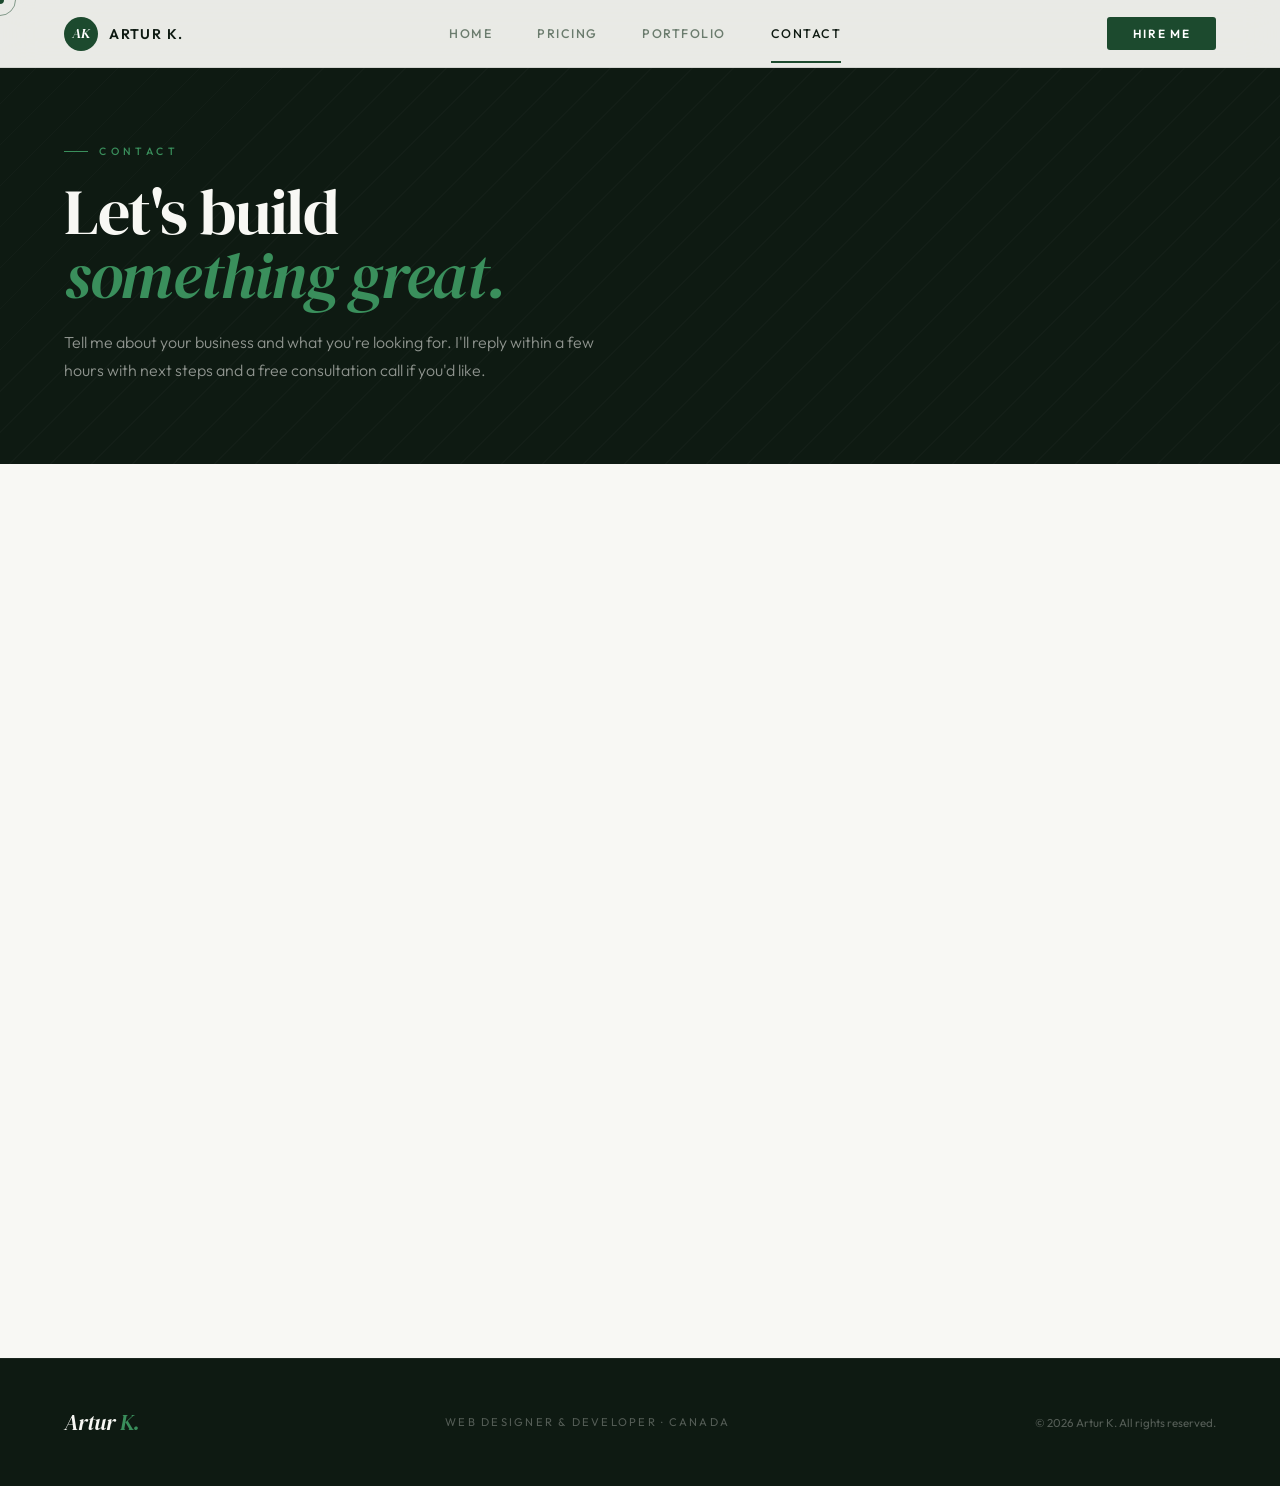
==== contact.html @ ac9e00ae "Change email display and form submission details Updated email display method and modified form subm" ====
<!DOCTYPE html>
<html lang="en">
<head>
<meta charset="UTF-8">
<meta name="viewport" content="width=device-width, initial-scale=1.0">
<title>Contact — Artur Kadykov | Web Designer & Developer Toronto</title>
<meta name="description" content="Contact Artur Kadykov (Artur K) to start your custom website project. Free consultation, fast response. Based in Toronto, serving small businesses across Canada.">
<meta name="keywords" content="contact Artur K, contact Artur Kadykov, hire web designer Toronto, hire web developer Canada, get a website quote Toronto, website quote Canada, free web design consultation Toronto">
<meta name="robots" content="index, follow">
<link href="https://fonts.googleapis.com/css2?family=DM+Serif+Display:ital@0;1&family=Outfit:wght@300;400;500;600;700&display=swap" rel="stylesheet">
<link rel="stylesheet" href="styles.css">
<link rel="icon" type="image/jpeg" href="artur.jpg">
</head>
<body>

<div class="cursor-dot"></div>
<div class="cursor-ring"></div>

<nav>
  <a href="index.html" class="nav-logo">
    <div class="nav-logo-mark">AK</div>
    <span class="nav-logo-name">Artur K.</span>
  </a>
  <ul class="nav-links">
    <li><a href="index.html">Home</a></li>
    <li><a href="pricing.html">Pricing</a></li>
    <li><a href="portfolio.html">Portfolio</a></li>
    <li><a href="contact.html" class="active">Contact</a></li>
  </ul>
  <a href="contact.html" class="nav-hire">Hire Me</a>
</nav>

<div class="page-hero">
  <div class="page-hero-inner">
    <span class="label">Contact</span>
    <h1>Let's build<br><em>something great.</em></h1>
    <p>Tell me about your business and what you're looking for. I'll reply within a few hours with next steps and a free consultation call if you'd like.</p>
  </div>
</div>

<section class="contact-section">
  <div class="contact-left reveal">
    <span class="label">Reach Out</span>
    <h2>Ready to get<br><em>your site built?</em></h2>
    <p>Whether you already know what you want or you're just starting to think about it — I'm happy to help. No pressure, no sales pitch. Just a straight conversation about what makes sense for your business.</p>

    <div class="contact-details">
      <div class="contact-detail">
        <div class="detail-icon">✉</div>
        <div class="detail-body">
          <span class="detail-label">Email</span>
          <span class="detail-value" id="em-display"></span>
        </div>
      </div>
      <div class="contact-detail">
        <div class="detail-icon">✆</div>
        <div class="detail-body">
          <span class="detail-label">Phone</span>
          <span class="detail-value">+1 (416) 829-8653</span>
        </div>
      </div>
      <div class="contact-detail">
        <div class="detail-icon">◷</div>
        <div class="detail-body">
          <span class="detail-label">Response time</span>
          <span class="detail-value">Usually within a few hours</span>
        </div>
      </div>
      <div class="contact-detail">
        <div class="detail-icon">☎</div>
        <div class="detail-body">
          <span class="detail-label">Free consultation</span>
          <span class="detail-value">Call available on request</span>
        </div>
      </div>
    </div>
  </div>

  <div class="contact-form-wrap reveal">
    <div id="form-area">
      <h3 class="form-title">Send me a message</h3>
      <p class="form-sub">Fill out the form and I'll get back to you shortly.</p>

      <!--
        FORMSPREE SETUP INSTRUCTIONS:
        1. Go to https://formspree.io and create a free account
        2. Create a new form — it will give you a unique endpoint like:
           https://formspree.io/f/YOUR_FORM_ID
        3. Replace YOUR_FORM_ID in the action attribute below with your actual ID
        4. Formspree will email submissions directly to you
      -->
      <form
        id="contact-form"
        action="https://formspree.io/f/YOUR_FORM_ID"
        method="POST"
      >
        <div class="form-grid">
          <div class="form-group">
            <label for="fname">First Name *</label>
            <input type="text" id="fname" name="first_name" placeholder="Jane" required>
          </div>
          <div class="form-group">
            <label for="lname">Last Name</label>
            <input type="text" id="lname" name="last_name" placeholder="Smith">
          </div>
          <div class="form-group full">
            <label for="email">Email Address *</label>
            <input type="email" id="email" name="email" placeholder="jane@yourbusiness.com" required>
          </div>
          <div class="form-group full">
            <label for="business">Business Name</label>
            <input type="text" id="business" name="business_name" placeholder="Smith Plumbing Co.">
          </div>
          <div class="form-group full">
            <label for="package">Package of Interest</label>
            <select id="package" name="package">
              <option value="" disabled selected>Select a package…</option>
              <option value="basic">Basic Website — $199 CAD</option>
              <option value="standard">Standard Website — $499 CAD</option>
              <option value="business">Business Website — $999 CAD</option>
              <option value="unsure">Not sure yet</option>
            </select>
          </div>
          <div class="form-group full">
            <label for="message">Tell me about your project *</label>
            <textarea id="message" name="message" placeholder="What kind of business do you run? What do you need the site to do? Any details help…" required></textarea>
          </div>
          <!-- Honeypot anti-spam -->
          <input type="text" name="_gotcha" style="display:none">
          <input type="hidden" name="_subject" value="New website enquiry from arturkadykov.com">
        </div>
        <button type="submit" class="form-submit" id="submit-btn">Send Message →</button>
      </form>
    </div>

    <div class="form-success" id="form-success">
      <div class="check">✦</div>
      <h3>Message sent!</h3>
      <p>Thanks for reaching out. I'll be in touch within a few hours.</p>
    </div>
  </div>
</section>

<footer>
  <div class="footer-logo">Artur <span>K.</span></div>
  <div class="footer-mid">Web Designer &amp; Developer · Canada</div>
  <div class="footer-right">© 2026 Artur K. All rights reserved.</div>
</footer>

<script>
  // Rebuild email to dodge Cloudflare obfuscation
  document.getElementById('em-display').textContent = 'arturkadykovr' + '@' + 'gmail.com';

  // Cursor
  const dot = document.querySelector('.cursor-dot');
  const ring = document.querySelector('.cursor-ring');
  let mx = 0, my = 0, rx = 0, ry = 0;
  document.addEventListener('mousemove', e => { mx = e.clientX; my = e.clientY; dot.style.left = mx + 'px'; dot.style.top = my + 'px'; });
  (function animRing() { rx += (mx - rx) * 0.14; ry += (my - ry) * 0.14; ring.style.left = rx + 'px'; ring.style.top = ry + 'px'; requestAnimationFrame(animRing); })();
  document.querySelectorAll('a, button').forEach(el => {
    el.addEventListener('mouseenter', () => { dot.classList.add('hover'); ring.classList.add('hover'); });
    el.addEventListener('mouseleave', () => { dot.classList.remove('hover'); ring.classList.remove('hover'); });
  });

  // Scroll reveal
  const obs = new IntersectionObserver(entries => {
    entries.forEach(e => {
      if (e.isIntersecting) { e.target.classList.add('in-view'); obs.unobserve(e.target); }
    });
  }, { threshold: 0.1 });
  document.querySelectorAll('.reveal').forEach(el => obs.observe(el));

  // Form submission with Formspree AJAX
  const form = document.getElementById('contact-form');
  const btn = document.getElementById('submit-btn');
  const formArea = document.getElementById('form-area');
  const successMsg = document.getElementById('form-success');

  form.addEventListener('submit', async e => {
    e.preventDefault();
    btn.textContent = 'Sending…';
    btn.disabled = true;

    try {
      const res = await fetch(form.action, {
        method: 'POST',
        body: new FormData(form),
        headers: { 'Accept': 'application/json' }
      });

      if (res.ok) {
        formArea.style.display = 'none';
        successMsg.style.display = 'block';
      } else {
        btn.textContent = 'Somet
---- styles.css ----
@import url('https://fonts.googleapis.com/css2?family=DM+Serif+Display:ital@0;1&family=Outfit:wght@300;400;500;600;700&display=swap');

*, *::before, *::after { margin: 0; padding: 0; box-sizing: border-box; }

:root {
  --bg: #f8f8f4;
  --bg-alt: #f0f0ea;
  --bg-dark: #0e1a12;
  --bg-panel: #162119;
  --text: #0e1a12;
  --text-inv: #f8f8f4;
  --muted: #6b7c6e;
  --accent: #1c4a2e;
  --accent-mid: #2d6b47;
  --accent-bright: #3a8f5c;
  --accent-light: #e4ede7;
  --border: rgba(14,26,18,0.10);
  --border-green: rgba(28,74,46,0.25);
  --radius: 3px;
  --radius-lg: 8px;
}

html { scroll-behavior: smooth; }

body {
  background: var(--bg);
  color: var(--text);
  font-family: 'Outfit', system-ui, sans-serif;
  overflow-x: hidden;
  cursor: none;
}

/* ── CURSOR ──────────────────────────────── */
.cursor-dot {
  position: fixed; width: 8px; height: 8px;
  background: var(--accent); border-radius: 50%;
  pointer-events: none; z-index: 9999;
  transform: translate(-50%,-50%);
  transition: transform 0.08s, width 0.2s, height 0.2s, background 0.2s;
}
.cursor-ring {
  position: fixed; width: 32px; height: 32px;
  border: 1.5px solid var(--accent); border-radius: 50%;
  pointer-events: none; z-index: 9998;
  transform: translate(-50%,-50%);
  transition: transform 0.18s ease, width 0.22s, height 0.22s, opacity 0.2s;
  opacity: 0.5;
}
.cursor-dot.hover { width: 0; height: 0; }
.cursor-ring.hover { width: 48px; height: 48px; opacity: 0.8; background: rgba(28,74,46,0.06); }

/* ── NAV ─────────────────────────────────── */
nav {
  position: fixed; top: 0; left: 0; right: 0; z-index: 200;
  display: flex; justify-content: space-between; align-items: center;
  padding: 0 4rem;
  height: 68px;
  background: rgba(248,248,244,0.94);
  backdrop-filter: blur(20px) saturate(160%);
  border-bottom: 1px solid var(--border);
}
.nav-logo {
  display: flex; align-items: center; gap: 0.7rem;
  text-decoration: none; color: var(--text);
}
.nav-logo-mark {
  width: 34px; height: 34px; border-radius: 50%;
  background: var(--accent); display: flex; align-items: center; justify-content: center;
  font-family: 'DM Serif Display', serif; font-size: 0.85rem; color: #fff; font-style: italic;
}
.nav-logo-name {
  font-size: 0.88rem; font-weight: 600; letter-spacing: 0.10em; text-transform: uppercase;
}
.nav-links {
  display: flex; gap: 0; list-style: none;
}
.nav-links a {
  display: block; padding: 0 1.4rem;
  color: var(--muted); text-decoration: none;
  font-size: 0.78rem; font-weight: 500; letter-spacing: 0.12em; text-transform: uppercase;
  transition: color 0.2s;
  position: relative;
}
.nav-links a::after {
  content: ''; position: absolute; bottom: -22px; left: 50%; right: 50%;
  height: 2px; background: var(--accent);
  transition: left 0.22s ease, right 0.22s ease;
}
.nav-links a:hover { color: var(--text); }
.nav-links a:hover::after,
.nav-links a.active::after { left: 1.4rem; right: 1.4rem; }
.nav-links a.active { color: var(--text); }
.nav-hire {
  background: var(--accent); color: #fff;
  padding: 0.55rem 1.6rem; text-decoration: none;
  font-size: 0.74rem; font-weight: 600; letter-spacing: 0.14em; text-transform: uppercase;
  border-radius: var(--radius);
  transition: background 0.2s, transform 0.15s;
}
.nav-hire:hover { background: var(--accent-mid); transform: translateY(-1px); }

/* ── SHARED LABEL ────────────────────────── */
.label {
  font-size: 0.66rem; letter-spacing: 0.42em; text-transform: uppercase;
  color: var(--accent); display: flex; align-items: center; gap: 0.7rem;
  font-weight: 500;
}
.label::before {
  content: ''; display: inline-block; width: 24px; height: 1px; background: var(--accent);
}

/* ── HERO ────────────────────────────────── */
.hero {
  min-height: 100vh;
  display: grid; grid-template-columns: 1fr 1fr;
  position: relative; overflow: hidden;
}
.hero-left {
  background: var(--bg-dark);
  padding: 10rem 5rem 5rem;
  display: flex; flex-direction: column; justify-content: space-between;
  position: relative; overflow: hidden;
}
.hero-left::before {
  content: '';
  position: absolute; inset: 0;
  background-image: repeating-linear-gradient(
    -45deg,
    transparent,
    transparent 28px,
    rgba(255,255,255,0.018) 28px,
    rgba(255,255,255,0.018) 29px
  );
}
.hero-left-content { position: relative; z-index: 1; }
.hero-eyebrow {
  font-size: 0.66rem; letter-spacing: 0.42em; text-transform: uppercase;
  color: var(--accent-bright); display: flex; align-items: center; gap: 0.8rem;
  font-weight: 500; margin-bottom: 2.4rem;
  animation: fadeUp 0.7s ease 0.1s both;
}
.hero-eyebrow::before {
  content: ''; display: inline-block; width: 24px; height: 1px; background: var(--accent-bright);
}
.dot-pulse {
  width: 6px; height: 6px; border-radius: 50%; background: var(--accent-bright);
  animation: pulse 2s ease-out infinite;
}
@keyframes pulse {
  0% { box-shadow: 0 0 0 0 rgba(58,143,92,0.7); }
  100% { box-shadow: 0 0 0 12px rgba(58,143,92,0); }
}
.hero-title {
  font-family: 'DM Serif Display', serif;
  font-size: clamp(3.2rem, 5.5vw, 5.8rem);
  line-height: 1.0; color: var(--text-inv);
  font-weight: 400; letter-spacing: -0.01em;
}
.hero-title em { font-style: italic; color: var(--accent-bright); }
.hero-title .line { display: block; overflow: hidden; }
.hero-title .line span { display: block; animation: slideUp 0.75s cubic-bezier(0.16,1,0.3,1) both; }
.hero-title .line:nth-child(1) span { animation-delay: 0.2s; }
.hero-title .line:nth-child(2) span { animation-delay: 0.35s; }
.hero-title .line:nth-child(3) span { animation-delay: 0.5s; }
@keyframes slideUp {
  from { transform: translateY(105%); }
  to { transform: translateY(0); }
}
.hero-left-footer {
  position: relative; z-index: 1;
  animation: fadeUp 0.8s ease 0.9s both;
}
.hero-scroll {
  font-size: 0.66rem; letter-spacing: 0.3em; text-transform: uppercase;
  color: rgba(248,248,244,0.35);
  display: flex; align-items: center; gap: 0.8rem;
}
.hero-scroll::after {
  content: ''; flex: 1; height: 1px; background: rgba(248,248,244,0.15); max-width: 60px;
}

.hero-right {
  background: var(--bg);
  padding: 10rem 5rem 5rem;
  display: flex; flex-direction: column; justify-content: space-between;
  border-left: 1px solid var(--border);
  animation: fadeIn 0.8s ease 0.6s both;
}
.hero-desc {
  font-size: 1.05rem; line-height: 1.85; color: var(--muted);
  max-width: 38ch; font-weight: 300;
}
.hero-desc strong { color: var(--text); font-weight: 600; }
.hero-actions { display: flex; flex-direction: column; gap: 1rem; }
.btn-primary {
  display: inline-block; background: var(--accent); color: #fff;
  padding: 1.05rem 2.4rem; text-decoration: none;
  font-size: 0.78rem; font-weight: 600; letter-spacing: 0.16em; text-transform: uppercase;
  border-radius: var(--radius);
  transition: background 0.2s, transform 0.15s, box-shadow 0.2s;
  align-self: flex-start;
}
.btn-primary:hover { background: var(--accent-mid); transform: translateY(-2px); box-shadow: 0 12px 30px rgba(28,74,46,0.25); }
.btn-ghost {
  display: inline-block; border: 1px solid var(--border-green); color: var(--accent);
  padding: 1.05rem 2.4rem; text-decoration: none;
  font-size: 0.78rem; font-weight: 500; letter-spacing: 0.16em; text-transform: uppercase;
  border-radius: var(--radius);
  transition: background 0.2s, border-color 0.2s;
  align-self: flex-start;
}
.btn-ghost:hover { background: var(--accent-light); border-color: var(--accent); }

.hero-stats {
  display: flex; gap: 2.5rem; flex-wrap: wrap;
  padding-top: 3rem; border-top: 1px solid var(--border);
}
.h-stat { display: flex; flex-direction: column; gap: 0.25rem; }
.h-stat-n {
  font-family: 'DM Serif Display', serif; font-size: 2rem;
  color: var(--text); line-height: 1;
}
.h-stat-l {
  font-size: 0.68rem; letter-spacing: 0.18em; text-transform: uppercase; color: var(--muted);
}

/* ── SKILLS STRIP ────────────────────────── */
.skills-strip {
  background: var(--accent);
  padding: 1.1rem 4rem;
  display: flex; align-items: center; gap: 3rem;
  overflow: hidden;
}
.skill-tag {
  font-size: 0.7rem; letter-spacing: 0.22em; text-transform: uppercase;
  color: rgba(248,248,244,0.75); white-space: nowrap; font-weight: 500;
  display: flex; align-items: center; gap: 1rem;
}
.skill-tag::after { content: '·'; color: rgba(248,248,244,0.35); font-size: 1.2rem; }
.skill-tag:last-child::after { display: none; }

/* ── SERVICES SECTION ────────────────────── */
.services {
  padding: 7rem 4rem;
  display: grid; grid-template-columns: 1fr 2fr;
  gap: 6rem; align-items: start;
}
.services-left { position: sticky; top: 8rem; }
.services-left h2 {
  font-family: 'DM Serif Display', serif;
  font-size: clamp(2.4rem, 3vw, 3.4rem);
  line-height: 1.1; font-weight: 400; letter-spacing: -0.01em;
  margin: 1.2rem 0 1.6rem;
}
.services-left h2 em { font-style: italic; color: var(--accent); }
.services-left p { font-size: 0.95rem; line-height: 1.85; color: var(--muted); max-width: 34ch; }
.services-right { display: flex; flex-direction: column; gap: 0; }
.service-item {
  display: grid; grid-template-columns: 56px 1fr auto;
  gap: 1.8rem; align-items: center;
  padding: 2rem 0; border-bottom: 1px solid var(--border);
  transition: padding-left 0.25s ease;
  cursor: default;
}
.service-item:first-child { border-top: 1px solid var(--border); }
.service-item:hover { padding-left: 0.6rem; }
.service-num {
  font-family: 'DM Serif Display', serif; font-style: italic;
  font-size: 0.9rem; color: var(--accent); align-self: flex-start; margin-top: 0.15rem;
}
.service-body h3 { font-size: 1.1rem; font-weight: 600; letter-spacing: -0.01em; margin-bottom: 0.4rem; }
.service-body p { font-size: 0.88rem; color: var(--muted); line-height: 1.7; }
.service-price {
  font-size: 0.8rem; font-weight: 600; color: var(--accent);
  white-space: nowrap; letter-spacing: 0.04em;
}
.service-arrow {
  font-size: 1.2rem; color: var(--muted);
  transition: transform 0.2s, color 0.2s; display: none;
}
.service-item:hover .service-arrow { transform: translateX(4px); color: var(--accent); }

/* ── PAGE HEADER (inner pages) ───────────── */
.page-hero {
  padding: 9rem 4rem 5rem;
  background: var(--bg-dark);
  position: relative; overflow: hidden;
  min-height: 38vh; display: flex; flex-direction: column; justify-content: flex-end;
}
.page-hero::before {
  content: '';
  position: absolute; inset: 0;
  background-image: repeating-linear-gradient(
    -45deg,
    transparent, transparent 28px,
    rgba(255,255,255,0.018) 28px,
    rgba(255,255,255,0.018) 29px
  );
}
.page-hero-inner { position: relative; z-index: 1; }
.page-hero .label { color: var(--accent-bright); margin-bottom: 1.4rem; }
.page-hero .label::before { background: var(--accent-bright); }
.page-hero h1 {
  font-family: 'DM Serif Display', serif;
  font-size: clamp(2.8rem, 5vw, 5rem);
  color: var(--text-inv); font-weight: 400; line-height: 1.0;
  letter-spacing: -0.02em;
}
.page-hero h1 em { font-style: italic; color: var(--accent-bright); }
.page-hero p {
  font-size: 1rem; color: rgba(248,248,244,0.55); max-width: 50ch;
  line-height: 1.75; margin-top: 1.2rem; font-weight: 300;
}

/* ── PRICING PAGE ────────────────────────── */
.pricing-section { padding: 6rem 4rem; }
.pricing-intro {
  max-width: 560px; margin-bottom: 4rem;
}
.pricing-intro h2 {
  font-family: 'DM Serif Display', serif;
  font-size: clamp(2rem, 3vw, 3rem); font-weight: 400; letter-spacing: -0.01em;
  margin: 1rem 0 1.2rem;
}
.pricing-intro h2 em { font-style: italic; color: var(--accent); }
.pricing-intro p { font-size: 0.95rem; line-height: 1.85; color: var(--muted); }

.pricing-grid {
  display: grid; grid-template-columns: repeat(3, 1fr);
  border: 1px solid var(--border); border-radius: var(--radius-lg);
  overflow: hidden;
}
.price-card {
  padding: 2.6rem 2.2rem;
  border-right: 1px solid var(--border);
  display: flex; flex-direction: column; gap: 0;
  opacity: 0; transform: translateY(16px);
  transition: opacity 0.55s ease, transform 0.55s ease, background 0.2s;
}
.price-card.in-view { opacity: 1; transform: translateY(0); }
.price-card:last-child { border-right: none; }
.price-card:hover { background: var(--bg-alt); }
.price-card.featured {
  background: var(--accent); border-color: var(--accent);
}
.price-card.featured:hover { background: var(--accent-mid); }

.card-tier {
  font-size: 0.62rem; letter-spacing: 0.38em; text-transform: uppercase;
  color: var(--muted); font-weight: 500; margin-bottom: 1.6rem;
}
.featured .card-tier { color: rgba(248,248,244,0.6); }

.card-price {
  font-family: 'DM Serif Display', serif; font-size: 3.2rem;
  color: var(--text); line-height: 1; font-weight: 400;
  margin-bottom: 0.4rem;
}
.featured .card-price { color: var(--text-inv); }
.card-price sup { font-size: 1.4rem; vertical-align: super; }
.card-currency {
  font-size: 0.72rem; letter-spacing: 0.14em; text-transform: uppercase;
  color: var(--muted); margin-bottom: 0.5rem;
}
.featured .card-currency { color: rgba(248,248,244,0.55); }
.card-tagline {
  font-family: 'DM Serif Display', serif; font-style: italic;
  font-size: 0.95rem; color: var(--accent); margin-bottom: 1.8rem;
}
.featured .card-tagline { color: var(--accent-bright); }

.card-divider { height: 1px; background: var(--border); margin-bottom: 1.8rem; }
.featured .card-divider { background: rgba(248,248,244,0.12); }

.card-name { font-size: 1.2rem; font-weight: 700; letter-spacing: -0.01em; margin-bottom: 0.6rem; }
.featured .card-name { color: var(--text-inv); }
.card-desc { font-size: 0.875rem; color: var(--muted); line-height: 1.7; margin-bottom: 1.8rem; }
.featured .card-desc { color: rgba(248,248,244,0.65); }

.card-list { list-style: none; display: flex; flex-direction: column; gap: 0.6rem; flex: 1; margin-bottom: 2rem; }
.card-list li {
  font-size: 0.865rem; color: var(--text);
  display: flex; align-items: flex-start; gap: 0.7rem;
}
.featured .card-list li { color: rgba(248,248,244,0.88); }
.card-list li::before {
  content: ''; width: 5px; height: 5px; border-radius: 50%;
  background: var(--accent); flex-shrink: 0; margin-top: 0.45rem;
}
.featured .card-list li::before { background: var(--accent-bright); }

.card-btn {
  display: block; text-align: center; text-decoration: none;
  padding: 0.85rem 1.6rem; border-radius: var(--radius);
  font-size: 0.74rem; font-weight: 600; letter-spacing: 0.14em; text-transform: uppercase;
  background: var(--bg-alt); color: var(--text); border: 1px solid var(--border);
  transition: background 0.2s, color 0.2s, border-color 0.2s, transform 0.15s;
  margin-top: auto;
}
.card-btn:hover { background: var(--accent); color: #fff; border-color: var(--accent); transform: translateY(-1px); }
.featured .card-btn { background: #fff; color: var(--accent); border-color: transparent; }
.featured .card-btn:hover { background: var(--bg-alt); }

.pricing-note-box {
  margin-top: 3rem; padding: 1.6rem 2.2rem;
  border: 1px solid var(--border-green); border-radius: var(--radius-lg);
  background: var(--accent-light);
  display: flex; align-items: flex-start; gap: 1.2rem;
}
.pricing-note-box .note-icon {
  width: 32px; height: 32px; border-radius: 50%; background: var(--accent);
  display: flex; align-items: center; justify-content: center;
  color: #fff; font-size: 0.75rem; flex-shrink: 0; margin-top: 0.1rem;
}
.pricing-note-box p { font-size: 0.875rem; color: var(--text); line-height: 1.7; }
.pricing-note-box strong { color: var(--accent); }

/* ── CONTACT PAGE ────────────────────────── */
.contact-section {
  padding: 6rem 4rem;
  display: grid; grid-template-columns: 1fr 1fr;
  gap: 6rem; align-items: start;
}
.contact-left h2 {
  font-family: 'DM Serif Display', serif;
  font-size: clamp(2rem, 3vw, 3rem); font-weight: 400;
  letter-spacing: -0.01em; margin: 1rem 0 1.4rem;
}
.contact-left h2 em { font-style: italic; color: var(--accent); }
.contact-left p { font-size: 0.95rem; line-height: 1.85; color: var(--muted); margin-bottom: 2.4rem; }

.contact-details { display: flex; flex-direction: column; gap: 1.1rem; }
.contact-detail {
  display: flex; align-items: center; gap: 1rem;
  padding: 1.1rem 1.4rem;
  border: 1px solid var(--border); border-radius: var(--radius-lg);
  background: #fff; transition: border-color 0.2s, box-shadow 0.2s;
}
.contact-detail:hover { border-color: var(--border-green); box-shadow: 0 4px 20px rgba(14,26,18,0.06); }
.detail-icon {
  width: 36px; height: 36px; border-radius: 50%;
  background: var(--accent-light); display: flex; align-items: center; justify-content: center;
  font-size: 0.9rem; flex-shrink: 0; color: var(--accent);
}
.detail-body { display: flex; flex-direction: column; gap: 0.1rem; }
.detail-label { font-size: 0.65rem; letter-spacing: 0.22em; text-transform: uppercase; color: var(--muted); }
.detail-value { font-size: 0.9rem; font-weight: 600; color: var(--text); }

/* FORM */
.contact-form-wrap {
  background: #fff; border: 1px solid var(--border);
  border-radius: var(--radius-lg); padding: 2.4rem;
  box-shadow: 0 4px 28px rgba(14,26,18,0.05);
}
.form-title {
  font-size: 1.1rem; font-weight: 700; letter-spacing: -0.01em;
  margin-bottom: 0.4rem;
}
.form-sub { font-size: 0.85rem; color: var(--muted); margin-bottom: 2rem; }

.form-grid { display: grid; grid-template-columns: 1fr 1fr; gap: 1rem; }
.form-group { display: flex; flex-direction: column; gap: 0.5rem; }
.form-group.full { grid-column: 1/-1; }
.form-group label {
  font-size: 0.68rem; letter-spacing: 0.18em; text-transform: uppercase;
  color: var(--muted); font-weight: 500;
}
.form-group input,
.form-group select,
.form-group textarea {
  width: 100%; padding: 0.8rem 1rem;
  border: 1px solid var(--border); border-radius: var(--radius);
  background: var(--bg); color: var(--text);
  font-family: 'Outfit', sans-serif; font-size: 0.9rem;
  outline: none; transition: border-color 0.2s, box-shadow 0.2s;
  appearance: none;
}
.form-group input:focus,
.form-group select:focus,
.form-group textarea:focus {
  border-color: var(--accent-mid);
  box-shadow: 0 0 0 3px rgba(28,74,46,0.1);
}
.form-group textarea { resize: vertical; min-height: 120px; }

.form-submit {
  margin-top: 1.4rem; width: 100%;
  background: var(--accent); color: #fff;
  padding: 1rem 2rem; border: none; border-radius: var(--radius);
  font-family: 'Outfit', sans-serif;
  font-size: 0.78rem; font-weight: 600; letter-spacing: 0.16em; text-transform: uppercase;
  cursor: none; transition: background 0.2s, transform 0.15s;
}
.form-submit:hover { background: var(--accent-mid); transform: translateY(-1px); }

.form-success {
  display: none; text-align: center; padding: 2rem;
}
.form-success .check { font-size: 2.5rem; margin-bottom: 0.8rem; }
.form-success h3 { font-size: 1.2rem; font-weight: 700; margin-bottom: 0.4rem; }
.form-success p { font-size: 0.875rem; color: var(--muted); }

/* ── FOOTER ──────────────────────────────── */
footer {
  background: var(--bg-dark);
  padding: 3rem 4rem;
  display: flex; justify-content: space-between; align-items: center;
  border-top: 1px solid rgba(248,248,244,0.06);
}
.footer-logo {
  font-family: 'DM Serif Display', serif; font-style: italic;
  font-size: 1.4rem; color: var(--text-inv); letter-spacing: -0.01em;
}
.footer-logo span { color: var(--accent-bright); }
.footer-mid { font-size: 0.7rem; letter-spacing: 0.2em; text-transform: uppercase; color: rgba(248,248,244,0.3); }
.footer-right { font-size: 0.72rem; color: rgba(248,248,244,0.3); }

/* ── ANIMATIONS ──────────────────────────── */
@keyframes fadeIn { from { opacity: 0; } to { opacity: 1; } }
@keyframes fadeUp { from { opacity: 0; transform: translateY(18px); } to { opacity: 1; transform: translateY(0); } }

.reveal {
  opacity: 0; transform: translateY(18px);
  transition: opacity 0.6s ease, transform 0.6s ease;
}
.reveal.in-view { opacity: 1; transform: none; }

/* ── RESPONSIVE ──────────────────────────── */
@media (max-width: 1024px) {
  .hero { grid-template-columns: 1fr; }
  .hero-right { min-height: 50vh; }
  .services { grid-template-columns: 1fr; gap: 3rem; }
  .services-left { position: static; }
  .pricing-grid { grid-template-columns: 1fr; border: none; gap: 1rem; }
  .price-card { border: 1px solid var(--border); border-radius: var(--radius-lg); }
  .contact-section { grid-template-columns: 1fr; gap: 3rem; }
}

@media (max-width: 768px) {
  nav { padding: 0 1.5rem; }
  .nav-links { display: none; }
  .hero-left, .hero-right { padding: 7rem 1.5rem 3rem; }
  .page-hero { padding: 8rem 1.5rem 3rem; }
  .pricing-section, .contact-section, .services { padding: 4rem 1.5rem; }
  footer { padding: 2rem 1.5rem; flex-direction: column; gap: 1rem; text-align: center; }
  .form-grid { grid-template-columns: 1fr; }
}

@media (max-width: 480px) {
  .cursor-dot, .cursor-ring { display: none; }
  body { cursor: default; }
  .nav-hire { font-size: 0.7rem; padding: 0.5rem 1.1rem; }
}
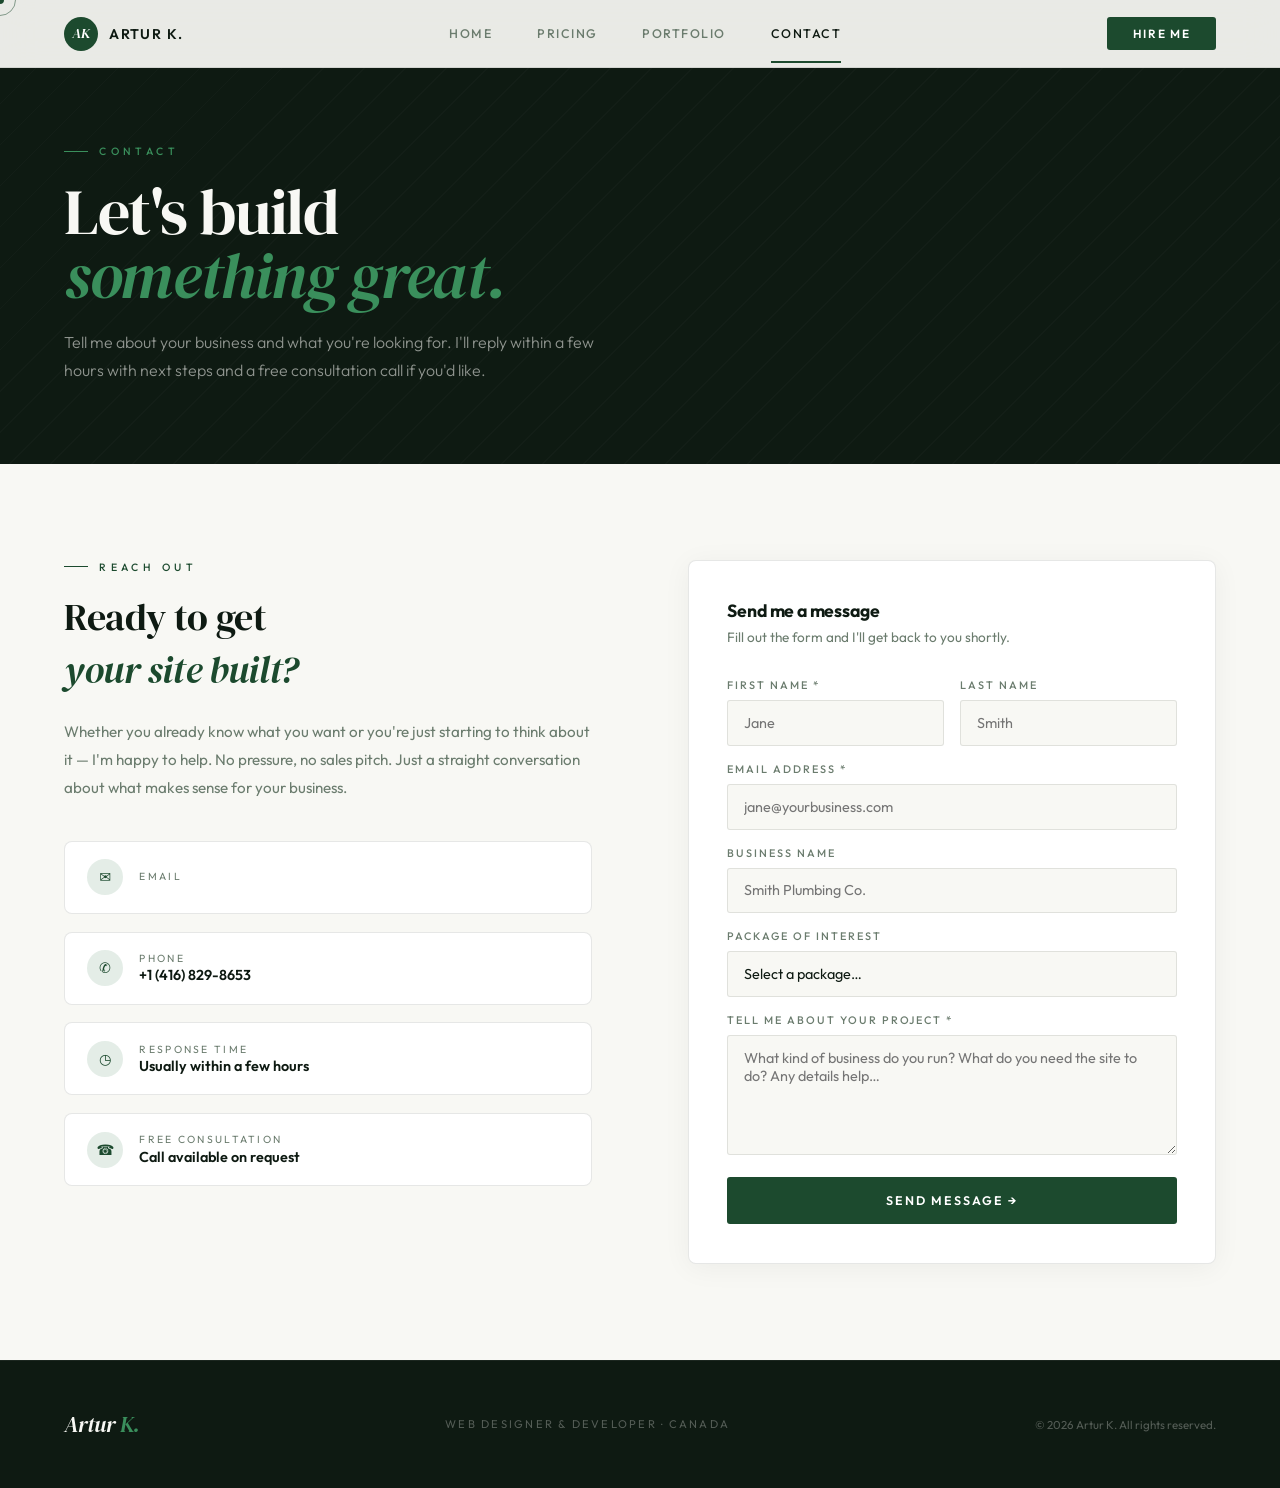
==== commit 5e56c489: "Remove 'reveal' class from contact sections" ====
--- a/contact.html
+++ b/contact.html
@@ -39,7 +39,7 @@
 </div>
 
 <section class="contact-section">
-  <div class="contact-left reveal">
+  <div class="contact-left">
     <span class="label">Reach Out</span>
     <h2>Ready to get<br><em>your site built?</em></h2>
     <p>Whether you already know what you want or you're just starting to think about it — I'm happy to help. No pressure, no sales pitch. Just a straight conversation about what makes sense for your business.</p>
@@ -76,7 +76,7 @@
     </div>
   </div>
 
-  <div class="contact-form-wrap reveal">
+  <div class="contact-form-wrap">
     <div id="form-area">
       <h3 class="form-title">Send me a message</h3>
       <p class="form-sub">Fill out the form and I'll get back to you shortly.</p>
@@ -151,6 +151,9 @@
   // Rebuild email to dodge Cloudflare obfuscation
   document.getElementById('em-display').textContent = 'arturkadykovr' + '@' + 'gmail.com';
 
+  // Force all reveal elements visible (bypass Cloudflare script delay)
+  document.querySelectorAll('.reveal').forEach(el => el.classList.add('in-view'));
+
   // Cursor
   const dot = document.querySelector('.cursor-dot');
   const ring = document.querySelector('.cursor-ring');
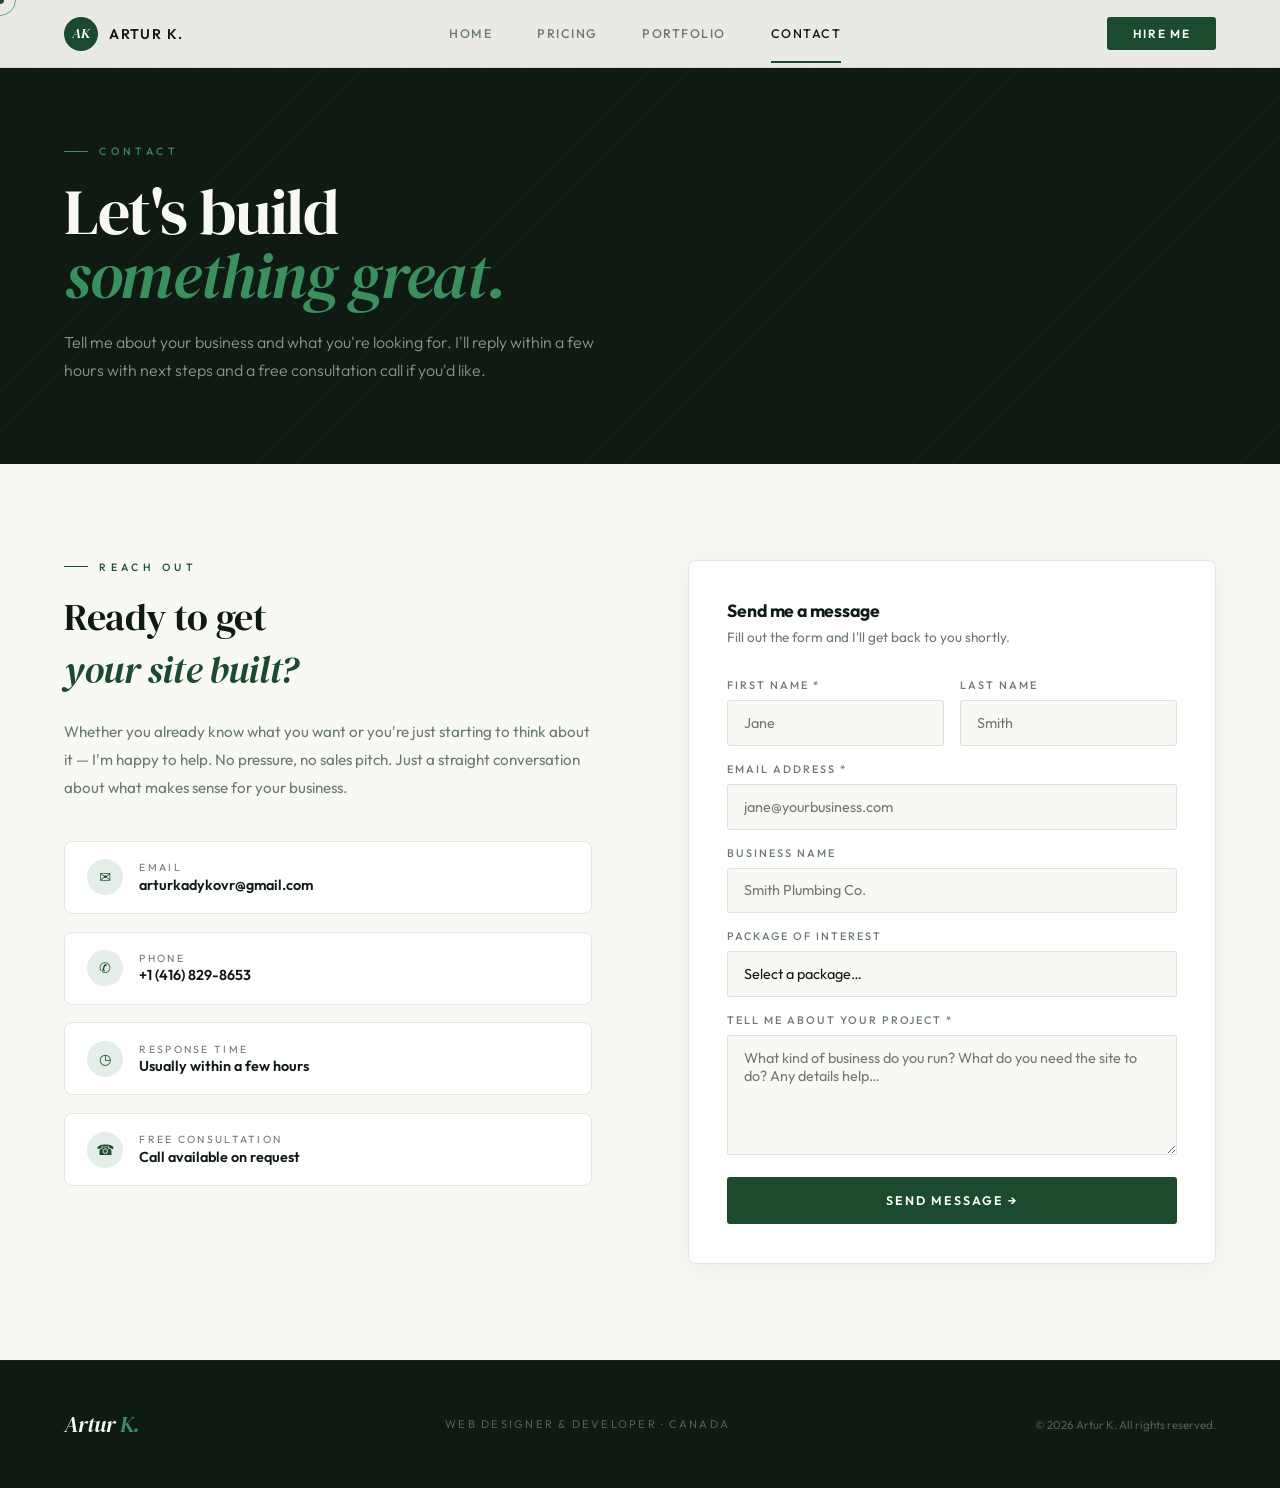
==== commit 217fa0f4: "Revise contact page metadata and form settings Updated contact page with new title, description, and" ====
--- a/contact.html
+++ b/contact.html
@@ -3,10 +3,8 @@
 <head>
 <meta charset="UTF-8">
 <meta name="viewport" content="width=device-width, initial-scale=1.0">
-<title>Contact — Artur Kadykov | Web Designer & Developer Toronto</title>
-<meta name="description" content="Contact Artur Kadykov (Artur K) to start your custom website project. Free consultation, fast response. Based in Toronto, serving small businesses across Canada.">
-<meta name="keywords" content="contact Artur K, contact Artur Kadykov, hire web designer Toronto, hire web developer Canada, get a website quote Toronto, website quote Canada, free web design consultation Toronto">
-<meta name="robots" content="index, follow">
+<title>Contact — Artur K | Web Designer & Developer</title>
+<meta name="description" content="Get in touch with Artur K to start your website project. Free consultation, fast response.">
 <link href="https://fonts.googleapis.com/css2?family=DM+Serif+Display:ital@0;1&family=Outfit:wght@300;400;500;600;700&display=swap" rel="stylesheet">
 <link rel="stylesheet" href="styles.css">
 <link rel="icon" type="image/jpeg" href="artur.jpg">
@@ -39,7 +37,7 @@
 </div>
 
 <section class="contact-section">
-  <div class="contact-left">
+  <div class="contact-left reveal">
     <span class="label">Reach Out</span>
     <h2>Ready to get<br><em>your site built?</em></h2>
     <p>Whether you already know what you want or you're just starting to think about it — I'm happy to help. No pressure, no sales pitch. Just a straight conversation about what makes sense for your business.</p>
@@ -49,7 +47,7 @@
         <div class="detail-icon">✉</div>
         <div class="detail-body">
           <span class="detail-label">Email</span>
-          <span class="detail-value" id="em-display"></span>
+          <span class="detail-value">arturkadykovr@gmail.com</span>
         </div>
       </div>
       <div class="contact-detail">
@@ -76,7 +74,7 @@
     </div>
   </div>
 
-  <div class="contact-form-wrap">
+  <div class="contact-form-wrap reveal">
     <div id="form-area">
       <h3 class="form-title">Send me a message</h3>
       <p class="form-sub">Fill out the form and I'll get back to you shortly.</p>
@@ -87,11 +85,11 @@
         2. Create a new form — it will give you a unique endpoint like:
            https://formspree.io/f/YOUR_FORM_ID
         3. Replace YOUR_FORM_ID in the action attribute below with your actual ID
-        4. Formspree will email submissions directly to you
+        4. Formspree will email you every submission directly to arturkadykovr@gmail.com
       -->
       <form
         id="contact-form"
-        action="https://formspree.io/f/YOUR_FORM_ID"
+        action="https://formspree.io/f/mreylaje"
         method="POST"
       >
         <div class="form-grid">
@@ -148,12 +146,6 @@
 </footer>
 
 <script>
-  // Rebuild email to dodge Cloudflare obfuscation
-  document.getElementById('em-display').textContent = 'arturkadykovr' + '@' + 'gmail.com';
-
-  // Force all reveal elements visible (bypass Cloudflare script delay)
-  document.querySelectorAll('.reveal').forEach(el => el.classList.add('in-view'));
-
   // Cursor
   const dot = document.querySelector('.cursor-dot');
   const ring = document.querySelector('.cursor-ring');
@@ -195,4 +187,14 @@
         formArea.style.display = 'none';
         successMsg.style.display = 'block';
       } else {
-        btn.textContent = 'Somet
+        btn.textContent = 'Something went wrong — try emailing directly.';
+        btn.disabled = false;
+      }
+    } catch {
+      btn.textContent = 'Network error — please email me directly.';
+      btn.disabled = false;
+    }
+  });
+</script>
+</body>
+</html>
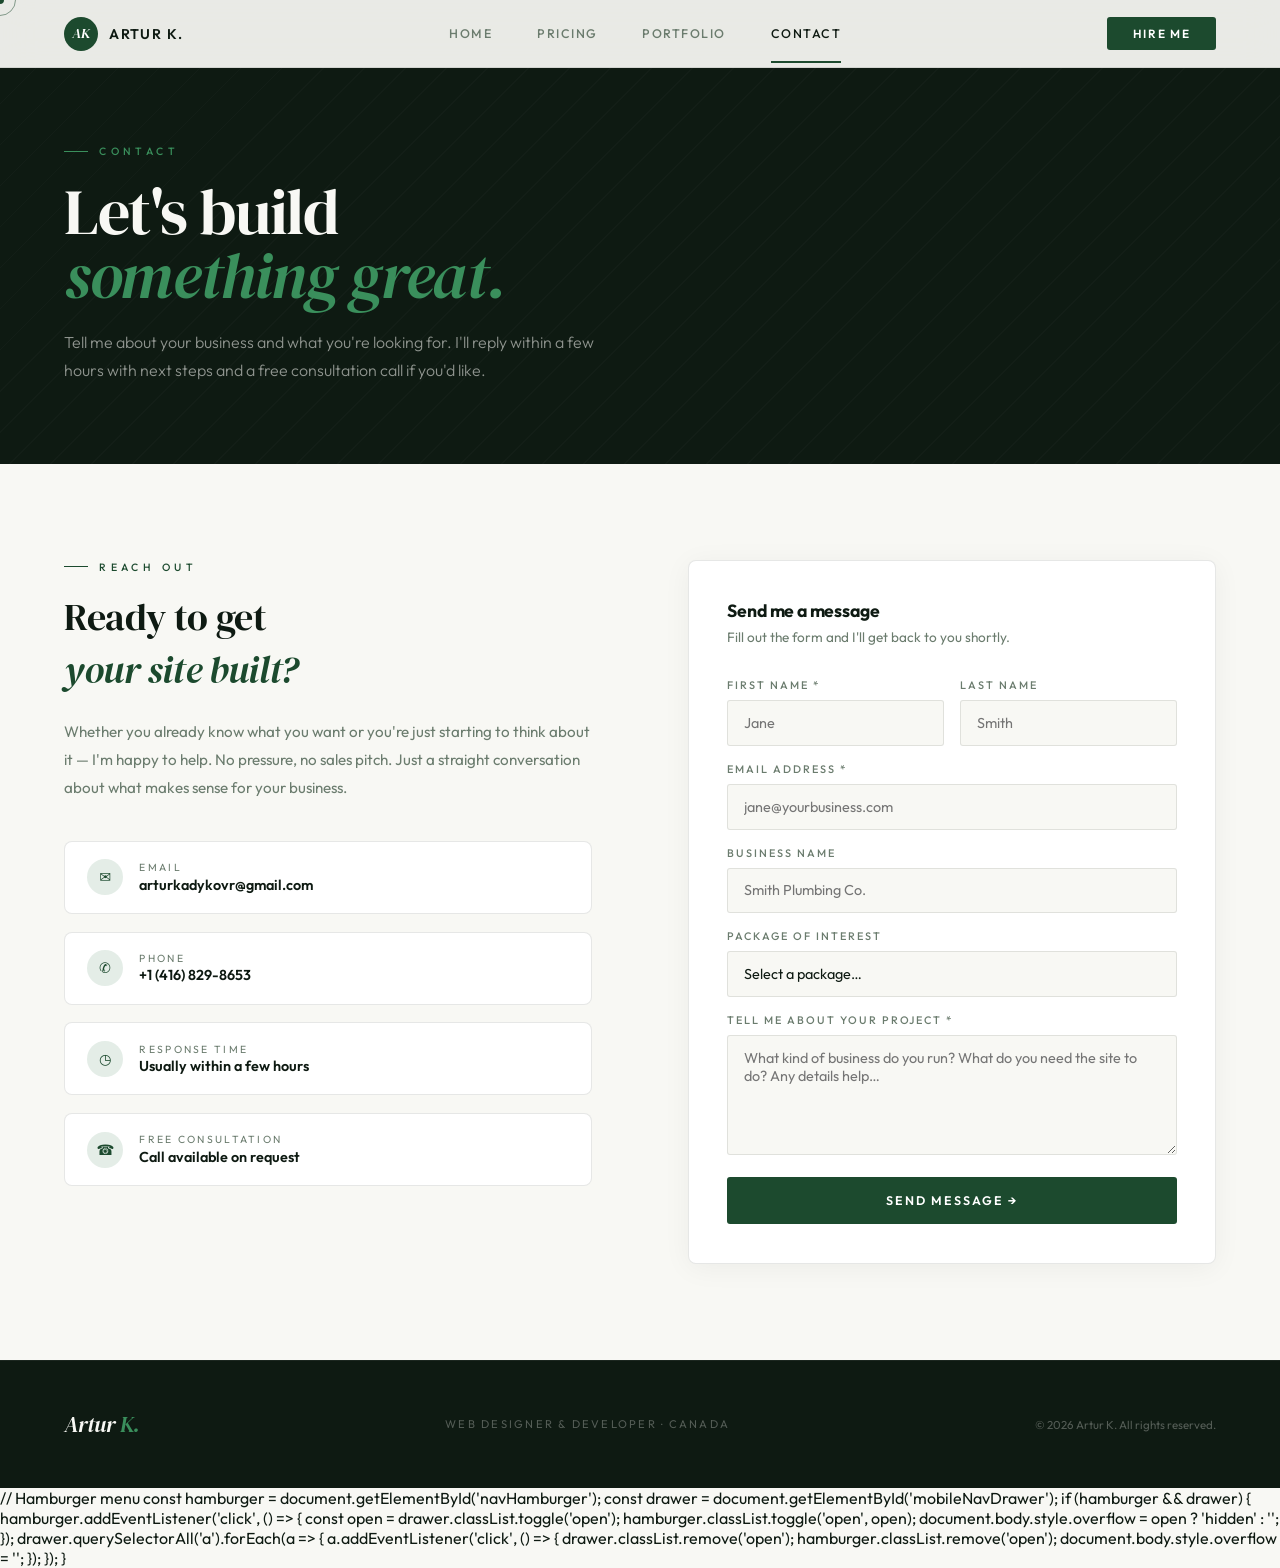
==== commit c7887c8f: "Add mobile navigation drawer and hamburger menu" ====
--- a/contact.html
+++ b/contact.html
@@ -26,7 +26,18 @@
     <li><a href="contact.html" class="active">Contact</a></li>
   </ul>
   <a href="contact.html" class="nav-hire">Hire Me</a>
+
+  <button class="nav-hamburger" id="navHamburger" aria-label="Toggle menu"><span></span><span></span><span></span></button>
 </nav>
+<div class="mobile-nav-drawer" id="mobileNavDrawer">
+  <ul class="mobile-nav-list">
+    <li><a href="index.html">Home</a></li>
+    <li><a href="pricing.html">Pricing</a></li>
+    <li><a href="portfolio.html">Portfolio</a></li>
+    <li><a href="contact.html" class="active">Contact</a></li>
+  </ul>
+  <a href="contact.html" class="mobile-nav-hire">Hire Me</a>
+</div>
 
 <div class="page-hero">
   <div class="page-hero-inner">
@@ -196,5 +207,24 @@
     }
   });
 </script>
+
+  // Hamburger menu
+  const hamburger = document.getElementById('navHamburger');
+  const drawer = document.getElementById('mobileNavDrawer');
+  if (hamburger && drawer) {
+    hamburger.addEventListener('click', () => {
+      const open = drawer.classList.toggle('open');
+      hamburger.classList.toggle('open', open);
+      document.body.style.overflow = open ? 'hidden' : '';
+    });
+    drawer.querySelectorAll('a').forEach(a => {
+      a.addEventListener('click', () => {
+        drawer.classList.remove('open');
+        hamburger.classList.remove('open');
+        document.body.style.overflow = '';
+      });
+    });
+  }
+
 </body>
 </html>
--- a/styles.css
+++ b/styles.css
@@ -415,6 +415,63 @@
 .pricing-note-box p { font-size: 0.875rem; color: var(--text); line-height: 1.7; }
 .pricing-note-box strong { color: var(--accent); }
 
+/* ── PORTFOLIO PAGE ──────────────────────── */
+.portfolio-section { padding: 6rem 4rem; }
+.portfolio-grid {
+  display: grid; grid-template-columns: repeat(2, 1fr);
+  gap: 1.5rem;
+}
+.project-card {
+  border: 1px solid var(--border); border-radius: var(--radius-lg);
+  overflow: hidden; position: relative;
+  background: #fff;
+  opacity: 0; transform: translateY(16px);
+  transition: opacity 0.6s ease, transform 0.6s ease, box-shadow 0.25s;
+}
+.project-card.in-view { opacity: 1; transform: translateY(0); }
+.project-card:hover { box-shadow: 0 16px 50px rgba(14,26,18,0.1); }
+.project-thumb {
+  width: 100%; aspect-ratio: 16/9;
+  background: var(--bg-dark);
+  display: flex; align-items: center; justify-content: center;
+  position: relative; overflow: hidden;
+}
+.project-coming-soon {
+  display: flex; flex-direction: column; align-items: center; gap: 1rem;
+  position: relative; z-index: 1;
+}
+.coming-badge {
+  font-size: 0.62rem; letter-spacing: 0.38em; text-transform: uppercase;
+  color: var(--accent-bright); border: 1px solid rgba(58,143,92,0.4);
+  padding: 0.35rem 0.9rem; border-radius: 999px;
+  background: rgba(58,143,92,0.08);
+}
+.coming-icon {
+  width: 64px; height: 64px; border-radius: 50%;
+  border: 1px solid rgba(248,248,244,0.12);
+  display: flex; align-items: center; justify-content: center;
+  font-size: 1.6rem; color: rgba(248,248,244,0.25);
+}
+.coming-label {
+  font-family: 'DM Serif Display', serif; font-style: italic;
+  font-size: 1.2rem; color: rgba(248,248,244,0.4);
+}
+.project-thumb::before {
+  content: '';
+  position: absolute; inset: 0;
+  background-image: repeating-linear-gradient(
+    -45deg, transparent, transparent 20px,
+    rgba(255,255,255,0.012) 20px, rgba(255,255,255,0.012) 21px
+  );
+}
+.project-info { padding: 1.8rem 2rem; }
+.project-info .label { margin-bottom: 0.8rem; }
+.project-info h3 {
+  font-size: 1.2rem; font-weight: 700; letter-spacing: -0.01em;
+  margin-bottom: 0.5rem;
+}
+.project-info p { font-size: 0.875rem; color: var(--muted); line-height: 1.65; }
+
 /* ── CONTACT PAGE ────────────────────────── */
 .contact-section {
   padding: 6rem 4rem;
@@ -525,6 +582,68 @@
 }
 .reveal.in-view { opacity: 1; transform: none; }
 
+/* ── HAMBURGER MENU ──────────────────────── */
+.nav-hamburger {
+  display: none;
+  flex-direction: column; justify-content: center; align-items: center;
+  gap: 5px;
+  width: 40px; height: 40px;
+  background: none; border: 1px solid var(--border);
+  border-radius: var(--radius); cursor: pointer;
+  padding: 0; transition: border-color 0.2s;
+  flex-shrink: 0;
+}
+.nav-hamburger:hover { border-color: var(--border-green); }
+.nav-hamburger span {
+  display: block; width: 18px; height: 1.5px;
+  background: var(--text); border-radius: 2px;
+  transition: transform 0.28s cubic-bezier(0.4,0,0.2,1),
+              opacity 0.2s, width 0.25s;
+  transform-origin: center;
+}
+.nav-hamburger.open span:nth-child(1) { transform: translateY(6.5px) rotate(45deg); }
+.nav-hamburger.open span:nth-child(2) { opacity: 0; width: 0; }
+.nav-hamburger.open span:nth-child(3) { transform: translateY(-6.5px) rotate(-45deg); }
+
+/* Mobile nav drawer */
+.mobile-nav-drawer {
+  display: none;
+  position: fixed; top: 68px; left: 0; right: 0;
+  background: rgba(248,248,244,0.98);
+  backdrop-filter: blur(24px) saturate(160%);
+  border-bottom: 1px solid var(--border);
+  z-index: 199;
+  padding: 0;
+  max-height: 0; overflow: hidden;
+  transition: max-height 0.38s cubic-bezier(0.4,0,0.2,1);
+}
+.mobile-nav-drawer.open { max-height: 400px; }
+.mobile-nav-list {
+  list-style: none;
+  padding: 1rem 1.5rem;
+  display: flex; flex-direction: column; gap: 0;
+}
+.mobile-nav-list li a {
+  display: block; padding: 1rem 0;
+  font-size: 1.15rem; font-weight: 500; color: var(--text);
+  text-decoration: none; letter-spacing: -0.01em;
+  border-bottom: 1px solid var(--border);
+  transition: color 0.2s, padding-left 0.2s;
+}
+.mobile-nav-list li:last-child a { border-bottom: none; }
+.mobile-nav-list li a:hover,
+.mobile-nav-list li a.active { color: var(--accent); padding-left: 0.4rem; }
+.mobile-nav-hire {
+  margin: 0 1.5rem 1.5rem;
+  display: block; text-align: center;
+  background: var(--accent); color: #fff;
+  padding: 1rem; border-radius: var(--radius);
+  text-decoration: none; font-size: 0.78rem;
+  font-weight: 600; letter-spacing: 0.16em; text-transform: uppercase;
+  transition: background 0.2s;
+}
+.mobile-nav-hire:hover { background: var(--accent-mid); }
+
 /* ── RESPONSIVE ──────────────────────────── */
 @media (max-width: 1024px) {
   .hero { grid-template-columns: 1fr; }
@@ -534,20 +653,89 @@
   .pricing-grid { grid-template-columns: 1fr; border: none; gap: 1rem; }
   .price-card { border: 1px solid var(--border); border-radius: var(--radius-lg); }
   .contact-section { grid-template-columns: 1fr; gap: 3rem; }
+  .portfolio-grid { grid-template-columns: 1fr; }
 }
 
 @media (max-width: 768px) {
-  nav { padding: 0 1.5rem; }
+  /* Nav */
+  nav { padding: 0 1.2rem; }
   .nav-links { display: none; }
-  .hero-left, .hero-right { padding: 7rem 1.5rem 3rem; }
-  .page-hero { padding: 8rem 1.5rem 3rem; }
-  .pricing-section, .contact-section, .services { padding: 4rem 1.5rem; }
-  footer { padding: 2rem 1.5rem; flex-direction: column; gap: 1rem; text-align: center; }
+  .nav-hire { display: none; }
+  .nav-hamburger { display: flex; }
+  .mobile-nav-drawer { display: block; }
+
+  /* Hero */
+  .hero { grid-template-columns: 1fr; min-height: auto; }
+  .hero-left { padding: 7.5rem 1.4rem 2.5rem; }
+  .hero-right { padding: 2.5rem 1.4rem 3rem; border-left: none; border-top: 1px solid var(--border); min-height: auto; }
+  .hero-title { font-size: clamp(2.8rem, 11vw, 4rem); }
+  .hero-desc { font-size: 0.95rem; max-width: 100%; }
+  .hero-actions { flex-direction: column; gap: 0.75rem; }
+  .btn-primary, .btn-ghost { width: 100%; text-align: center; padding: 1rem 1.5rem; }
+  .hero-stats { gap: 1.5rem; padding-top: 2rem; }
+  .h-stat-n { font-size: 1.7rem; }
+
+  /* Skills strip */
+  .skills-strip { padding: 1rem 1.4rem; gap: 1.8rem; overflow-x: auto; }
+
+  /* Services */
+  .services { padding: 3.5rem 1.4rem; gap: 2.5rem; }
+  .services-left { position: static; }
+  .services-left h2 { font-size: clamp(2rem, 7vw, 2.6rem); }
+  .service-item { grid-template-columns: 44px 1fr auto; gap: 1rem; padding: 1.4rem 0; }
+  .service-price { font-size: 0.75rem; }
+
+  /* Pages */
+  .page-hero { padding: 7.5rem 1.4rem 2.8rem; min-height: auto; }
+  .page-hero h1 { font-size: clamp(2.2rem, 8vw, 3.5rem); }
+
+  /* Pricing */
+  .pricing-section { padding: 3.5rem 1.4rem; }
+  .pricing-grid { grid-template-columns: 1fr; border: none; gap: 1rem; }
+  .price-card { border: 1px solid var(--border); border-radius: var(--radius-lg); padding: 2rem 1.6rem; }
+  .card-price { font-size: 2.6rem; }
+  .pricing-note-box { flex-direction: column; gap: 0.8rem; padding: 1.2rem 1.4rem; }
+
+  /* Portfolio */
+  .portfolio-section { padding: 3.5rem 1.4rem; }
+  .portfolio-grid { grid-template-columns: 1fr; }
+  .project-info-single { padding: 1.4rem 1.5rem; }
+  .project-info-single h3 { font-size: 1.2rem; }
+
+  /* Contact */
+  .contact-section { padding: 3.5rem 1.4rem; grid-template-columns: 1fr; gap: 2.5rem; }
   .form-grid { grid-template-columns: 1fr; }
+  .contact-form-wrap { padding: 1.6rem 1.3rem; }
+
+  /* Footer */
+  footer { padding: 2rem 1.4rem; flex-direction: column; gap: 0.8rem; text-align: center; }
+  .footer-logo { font-size: 1.2rem; }
 }
 
 @media (max-width: 480px) {
   .cursor-dot, .cursor-ring { display: none; }
   body { cursor: default; }
-  .nav-hire { font-size: 0.7rem; padding: 0.5rem 1.1rem; }
-}
+
+  nav { padding: 0 1rem; }
+  .nav-logo-name { font-size: 0.8rem; }
+
+  .hero-left { padding: 6.5rem 1rem 2rem; }
+  .hero-right { padding: 2rem 1rem 2.5rem; }
+  .hero-title { font-size: clamp(2.4rem, 12vw, 3.2rem); }
+  .hero-stats { flex-direction: row; gap: 1.2rem; flex-wrap: wrap; }
+  .h-stat { min-width: calc(33% - 1rem); }
+
+  .services { padding: 2.5rem 1rem; }
+  .service-item { grid-template-columns: 1fr; gap: 0.4rem; padding: 1.2rem 0; }
+  .service-num { display: none; }
+  .service-price { align-self: flex-start; }
+
+  .page-hero { padding: 6.5rem 1rem 2.2rem; }
+  .pricing-section, .contact-section, .portfolio-section { padding: 2.5rem 1rem; }
+  .price-card { padding: 1.6rem 1.2rem; }
+
+  .contact-form-wrap { padding: 1.2rem 1rem; }
+  .project-info-single { padding: 1.2rem 1rem; }
+  footer { padding: 1.6rem 1rem; }
+  .mobile-nav-list li a { font-size: 1.05rem; }
+}
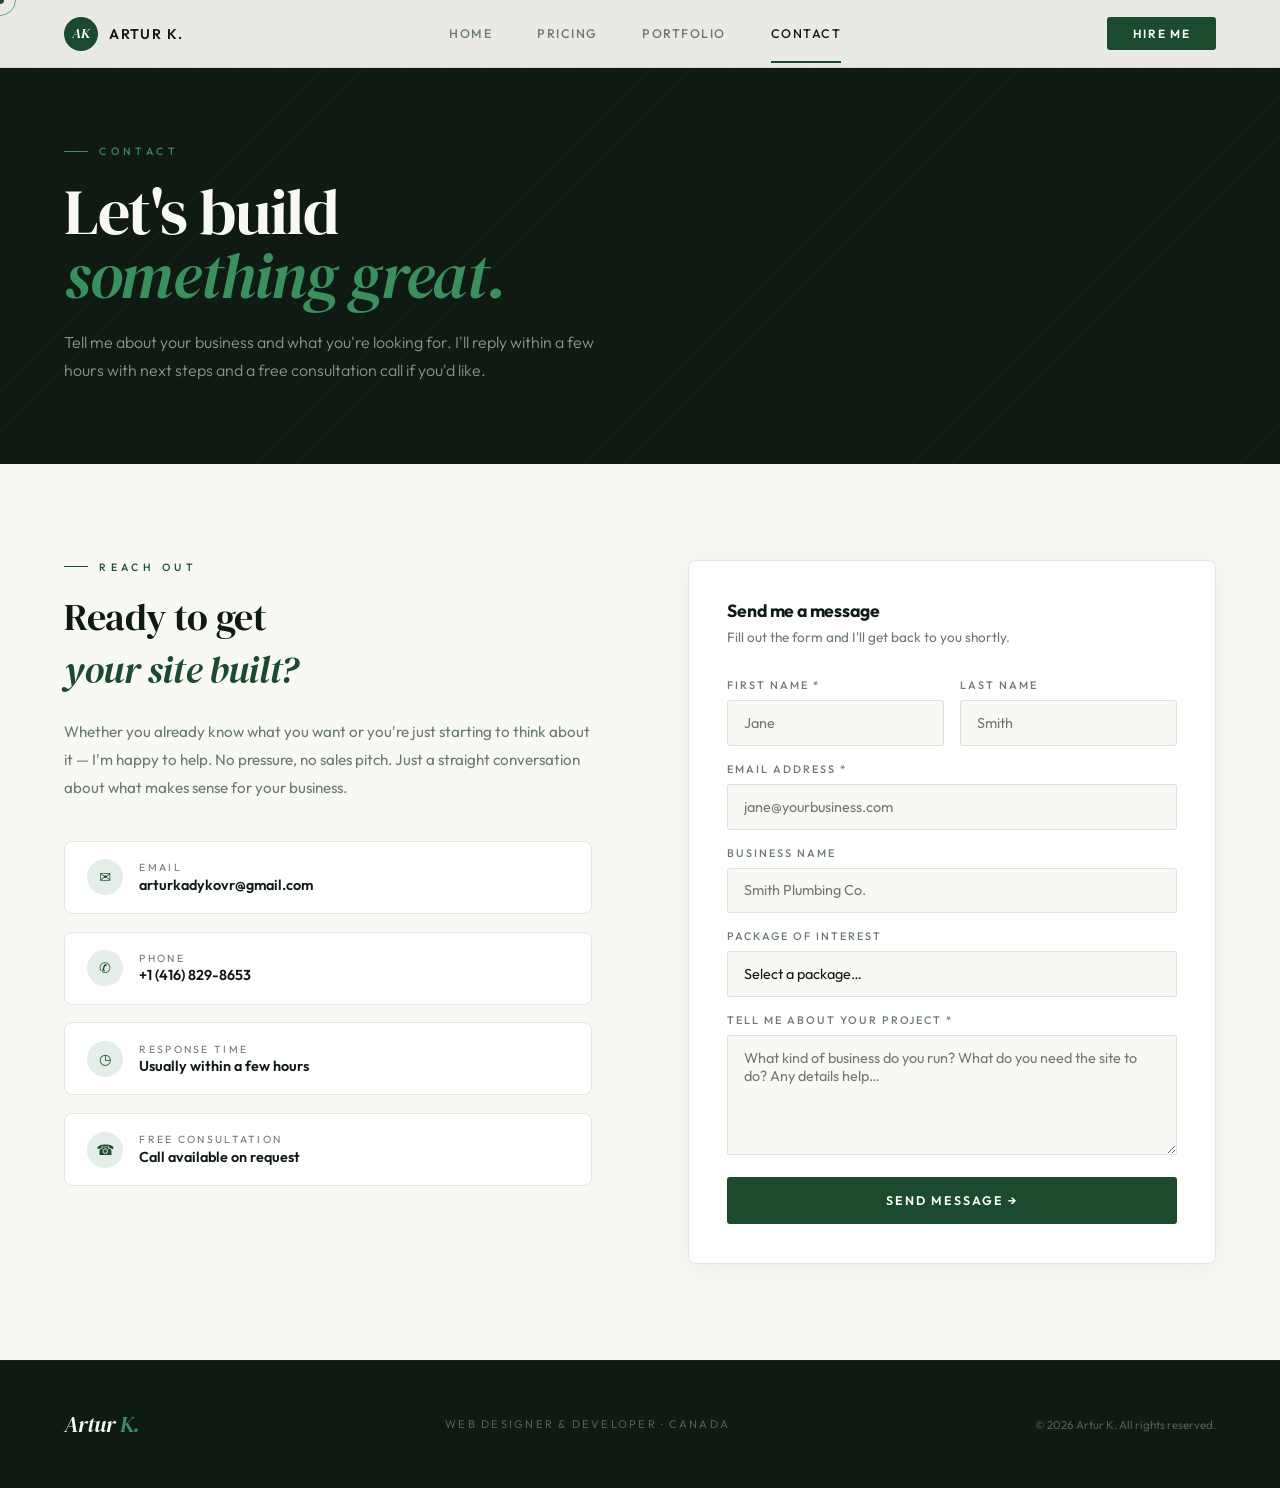
==== commit a3fe21ef: "Fix HTML structure by adding missing newline" ====
--- a/contact.html
+++ b/contact.html
@@ -208,6 +208,7 @@
   });
 </script>
 
+<script>
   // Hamburger menu
   const hamburger = document.getElementById('navHamburger');
   const drawer = document.getElementById('mobileNavDrawer');
@@ -225,6 +226,7 @@
       });
     });
   }
+</script>
 
 </body>
 </html>
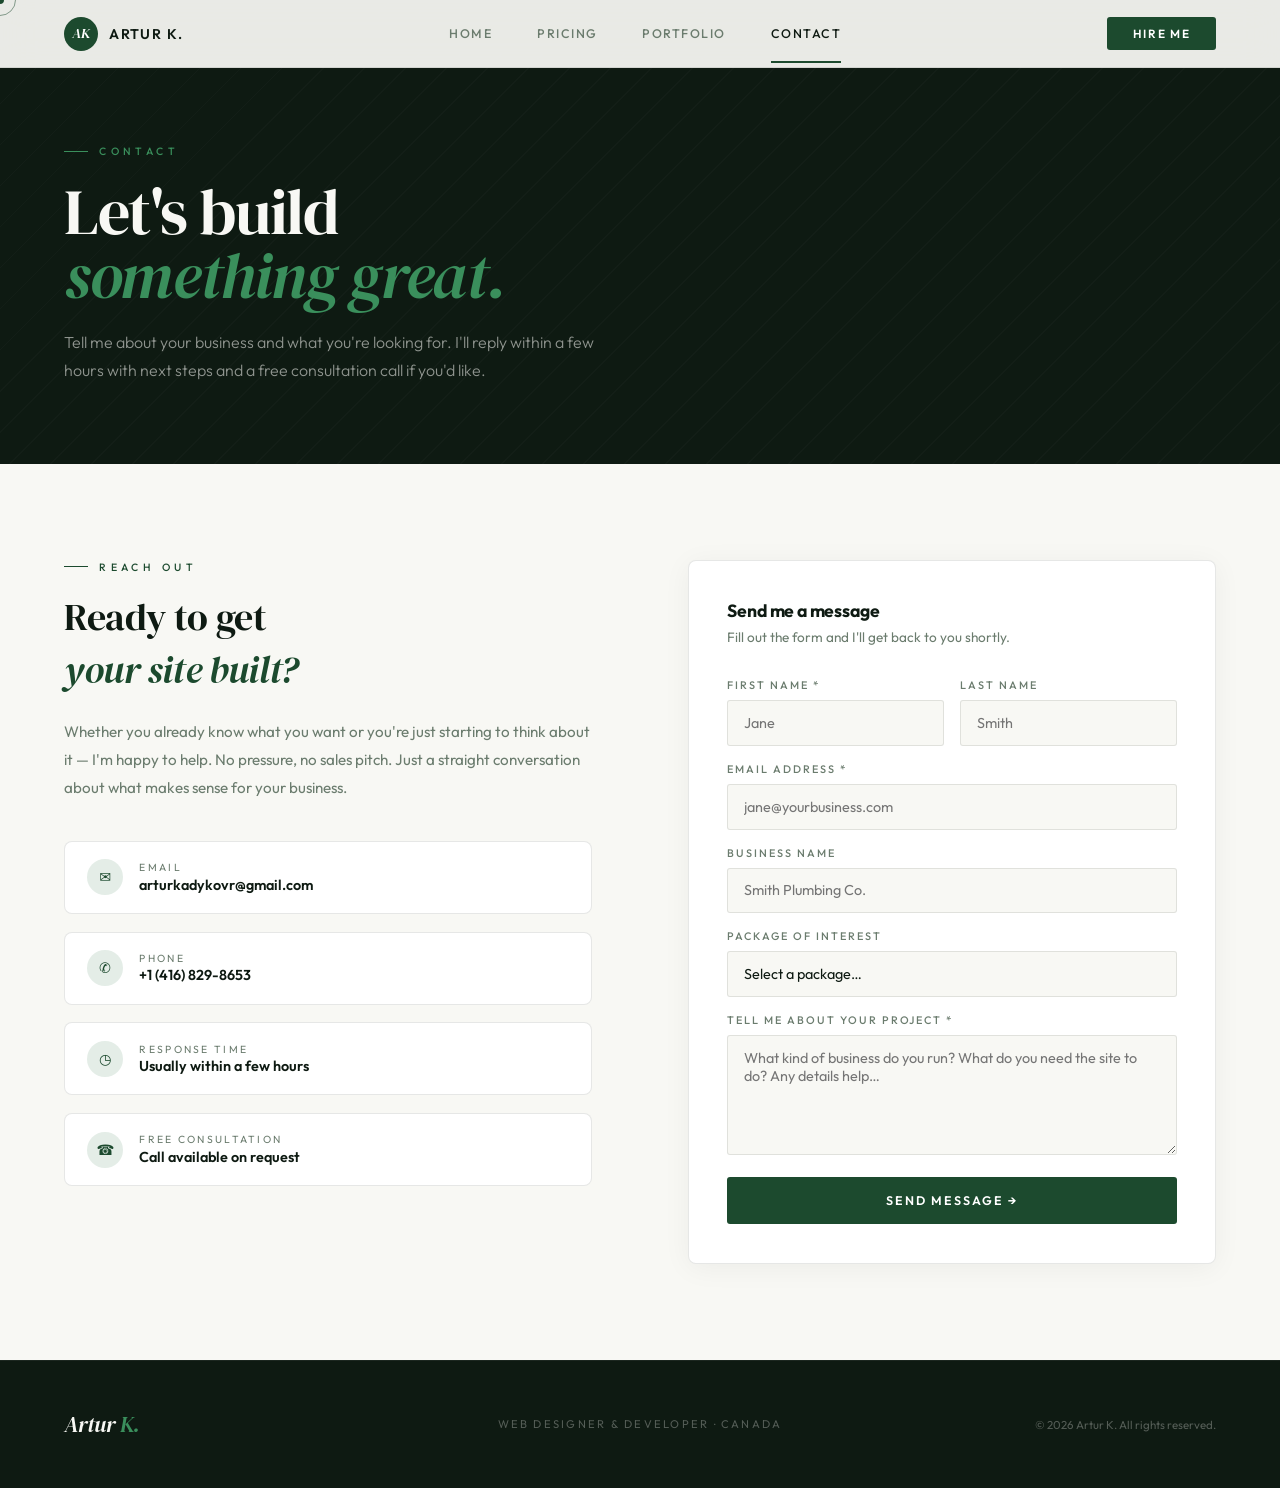
==== commit 054a7a05: "Remove body overflow style on drawer toggle Remove overflow style manipulation for body on drawer to" ====
--- a/contact.html
+++ b/contact.html
@@ -216,13 +216,11 @@
     hamburger.addEventListener('click', () => {
       const open = drawer.classList.toggle('open');
       hamburger.classList.toggle('open', open);
-      document.body.style.overflow = open ? 'hidden' : '';
     });
     drawer.querySelectorAll('a').forEach(a => {
       a.addEventListener('click', () => {
         drawer.classList.remove('open');
         hamburger.classList.remove('open');
-        document.body.style.overflow = '';
       });
     });
   }
--- a/styles.css
+++ b/styles.css
@@ -111,7 +111,8 @@
 
 /* ── HERO ────────────────────────────────── */
 .hero {
-  min-height: 100vh;
+  height: 100vh;
+  min-height: 620px;
   display: grid; grid-template-columns: 1fr 1fr;
   position: relative; overflow: hidden;
 }
@@ -563,13 +564,18 @@
   padding: 3rem 4rem;
   display: flex; justify-content: space-between; align-items: center;
   border-top: 1px solid rgba(248,248,244,0.06);
+  position: relative;
 }
 .footer-logo {
   font-family: 'DM Serif Display', serif; font-style: italic;
   font-size: 1.4rem; color: var(--text-inv); letter-spacing: -0.01em;
 }
 .footer-logo span { color: var(--accent-bright); }
-.footer-mid { font-size: 0.7rem; letter-spacing: 0.2em; text-transform: uppercase; color: rgba(248,248,244,0.3); }
+.footer-mid {
+  font-size: 0.7rem; letter-spacing: 0.2em; text-transform: uppercase;
+  color: rgba(248,248,244,0.3);
+  position: absolute; left: 50%; transform: translateX(-50%);
+}
 .footer-right { font-size: 0.72rem; color: rgba(248,248,244,0.3); }
 
 /* ── ANIMATIONS ──────────────────────────── */
@@ -584,7 +590,7 @@
 
 /* ── HAMBURGER MENU ──────────────────────── */
 .nav-hamburger {
-  display: none;
+  display: none !important;
   flex-direction: column; justify-content: center; align-items: center;
   gap: 5px;
   width: 40px; height: 40px;
@@ -613,11 +619,17 @@
   backdrop-filter: blur(24px) saturate(160%);
   border-bottom: 1px solid var(--border);
   z-index: 199;
-  padding: 0;
   max-height: 0; overflow: hidden;
-  transition: max-height 0.38s cubic-bezier(0.4,0,0.2,1);
-}
-.mobile-nav-drawer.open { max-height: 400px; }
+  visibility: hidden;
+  pointer-events: none;
+  transition: max-height 0.35s cubic-bezier(0.4,0,0.2,1), visibility 0s linear 0.35s;
+}
+.mobile-nav-drawer.open {
+  max-height: 420px;
+  visibility: visible;
+  pointer-events: auto;
+  transition: max-height 0.38s cubic-bezier(0.4,0,0.2,1), visibility 0s linear 0s;
+}
 .mobile-nav-list {
   list-style: none;
   padding: 1rem 1.5rem;
@@ -661,7 +673,7 @@
   nav { padding: 0 1.2rem; }
   .nav-links { display: none; }
   .nav-hire { display: none; }
-  .nav-hamburger { display: flex; }
+  .nav-hamburger { display: flex !important; }
   .mobile-nav-drawer { display: block; }
 
   /* Hero */
@@ -710,6 +722,7 @@
   /* Footer */
   footer { padding: 2rem 1.4rem; flex-direction: column; gap: 0.8rem; text-align: center; }
   .footer-logo { font-size: 1.2rem; }
+  .footer-mid { position: static; transform: none; }
 }
 
 @media (max-width: 480px) {
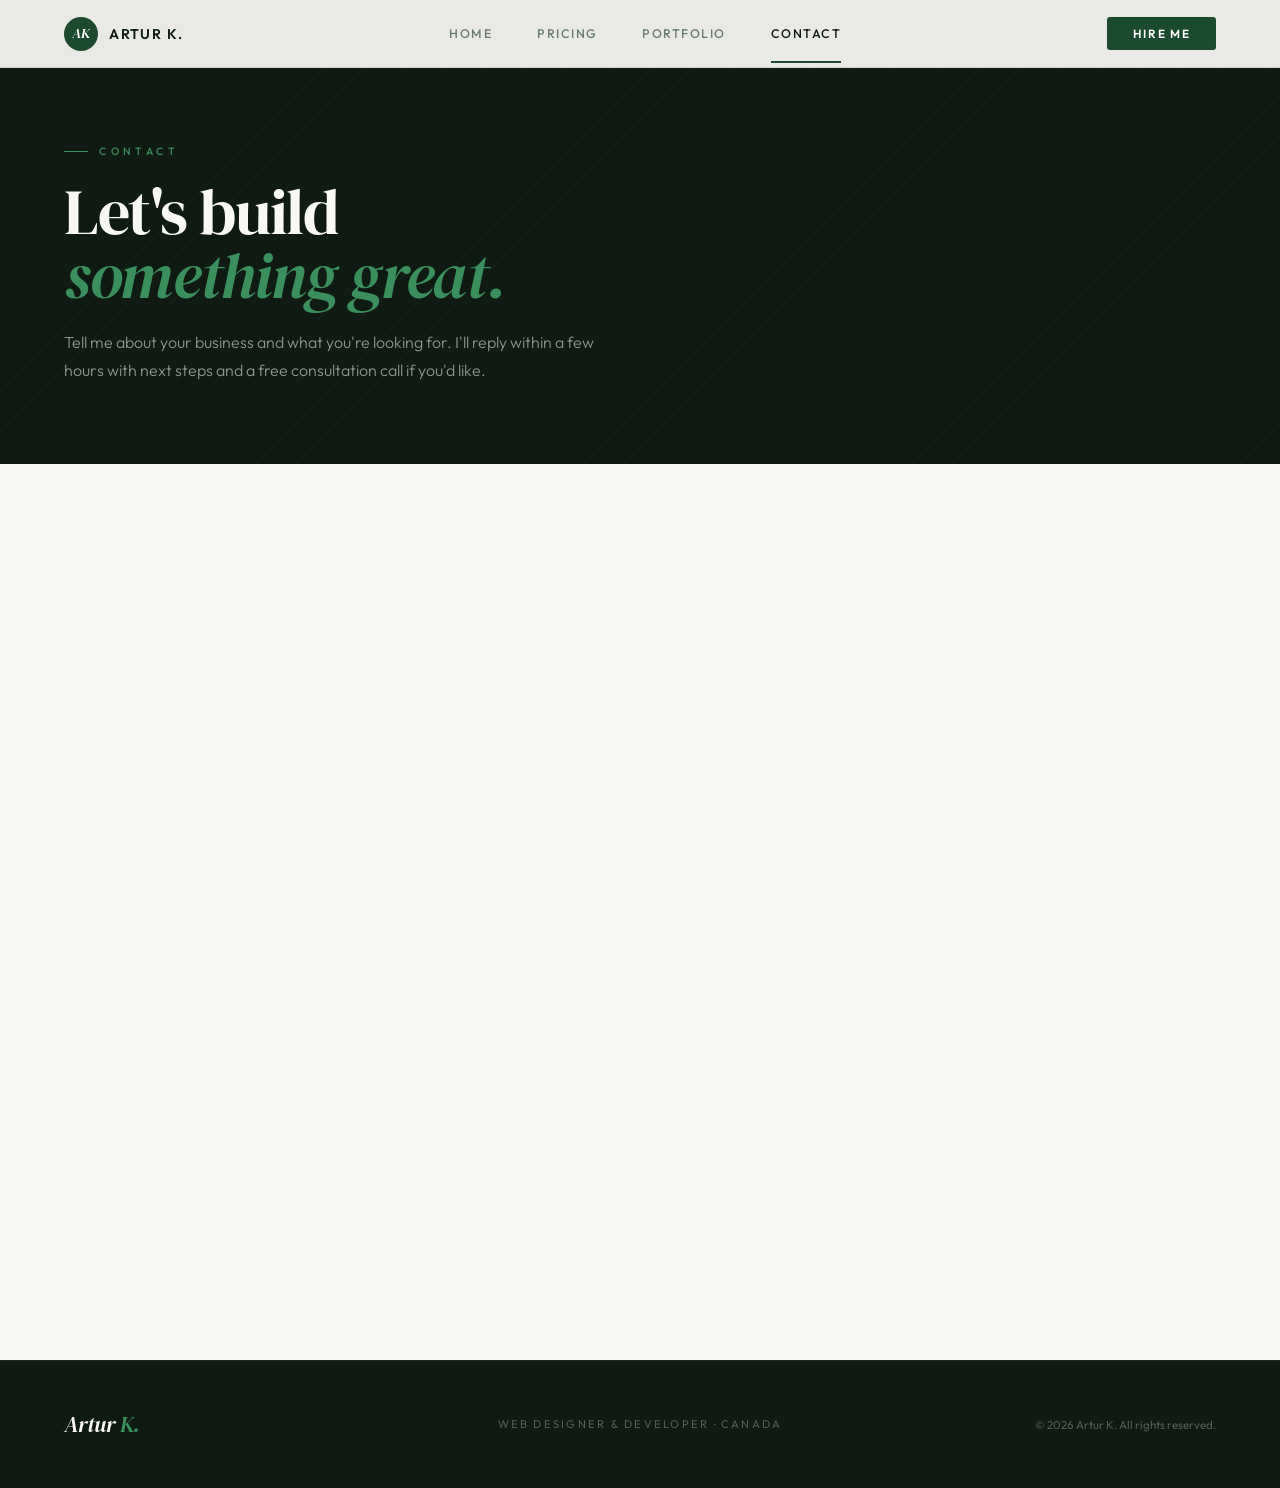
==== commit 50b0b221: "Update contact.html" ====
--- a/contact.html
+++ b/contact.html
@@ -11,8 +11,6 @@
 </head>
 <body>
 
-<div class="cursor-dot"></div>
-<div class="cursor-ring"></div>
 
 <nav>
   <a href="index.html" class="nav-logo">
@@ -156,17 +154,7 @@
   <div class="footer-right">© 2026 Artur K. All rights reserved.</div>
 </footer>
 
-<script>
-  // Cursor
-  const dot = document.querySelector('.cursor-dot');
-  const ring = document.querySelector('.cursor-ring');
-  let mx = 0, my = 0, rx = 0, ry = 0;
-  document.addEventListener('mousemove', e => { mx = e.clientX; my = e.clientY; dot.style.left = mx + 'px'; dot.style.top = my + 'px'; });
-  (function animRing() { rx += (mx - rx) * 0.14; ry += (my - ry) * 0.14; ring.style.left = rx + 'px'; ring.style.top = ry + 'px'; requestAnimationFrame(animRing); })();
-  document.querySelectorAll('a, button').forEach(el => {
-    el.addEventListener('mouseenter', () => { dot.classList.add('hover'); ring.classList.add('hover'); });
-    el.addEventListener('mouseleave', () => { dot.classList.remove('hover'); ring.classList.remove('hover'); });
-  });
+<script>);
 
   // Scroll reveal
   const obs = new IntersectionObserver(entries => {
--- a/styles.css
+++ b/styles.css
@@ -27,27 +27,10 @@
   color: var(--text);
   font-family: 'Outfit', system-ui, sans-serif;
   overflow-x: hidden;
-  cursor: none;
-}
-
-/* ── CURSOR ──────────────────────────────── */
-.cursor-dot {
-  position: fixed; width: 8px; height: 8px;
-  background: var(--accent); border-radius: 50%;
-  pointer-events: none; z-index: 9999;
-  transform: translate(-50%,-50%);
-  transition: transform 0.08s, width 0.2s, height 0.2s, background 0.2s;
-}
-.cursor-ring {
-  position: fixed; width: 32px; height: 32px;
-  border: 1.5px solid var(--accent); border-radius: 50%;
-  pointer-events: none; z-index: 9998;
-  transform: translate(-50%,-50%);
-  transition: transform 0.18s ease, width 0.22s, height 0.22s, opacity 0.2s;
-  opacity: 0.5;
-}
-.cursor-dot.hover { width: 0; height: 0; }
-.cursor-ring.hover { width: 48px; height: 48px; opacity: 0.8; background: rgba(28,74,46,0.06); }
+}
+
+/* ── CURSOR (disabled) ───────────────────── */
+.cursor-dot, .cursor-ring { display: none; }
 
 /* ── NAV ─────────────────────────────────── */
 nav {
@@ -228,17 +211,26 @@
 /* ── SKILLS STRIP ────────────────────────── */
 .skills-strip {
   background: var(--accent);
-  padding: 1.1rem 4rem;
-  display: flex; align-items: center; gap: 3rem;
+  padding: 1.1rem 0;
   overflow: hidden;
+  white-space: nowrap;
+}
+.skills-track {
+  display: inline-flex; align-items: center; gap: 3rem;
+  animation: marquee 22s linear infinite;
+  will-change: transform;
+}
+.skills-strip:hover .skills-track { animation-play-state: paused; }
+@keyframes marquee {
+  from { transform: translateX(0); }
+  to   { transform: translateX(-50%); }
 }
 .skill-tag {
   font-size: 0.7rem; letter-spacing: 0.22em; text-transform: uppercase;
   color: rgba(248,248,244,0.75); white-space: nowrap; font-weight: 500;
-  display: flex; align-items: center; gap: 1rem;
+  display: inline-flex; align-items: center; gap: 1rem;
 }
 .skill-tag::after { content: '·'; color: rgba(248,248,244,0.35); font-size: 1.2rem; }
-.skill-tag:last-child::after { display: none; }
 
 /* ── SERVICES SECTION ────────────────────── */
 .services {
@@ -547,7 +539,7 @@
   padding: 1rem 2rem; border: none; border-radius: var(--radius);
   font-family: 'Outfit', sans-serif;
   font-size: 0.78rem; font-weight: 600; letter-spacing: 0.16em; text-transform: uppercase;
-  cursor: none; transition: background 0.2s, transform 0.15s;
+  cursor: pointer; transition: background 0.2s, transform 0.15s;
 }
 .form-submit:hover { background: var(--accent-mid); transform: translateY(-1px); }
 
@@ -726,9 +718,6 @@
 }
 
 @media (max-width: 480px) {
-  .cursor-dot, .cursor-ring { display: none; }
-  body { cursor: default; }
-
   nav { padding: 0 1rem; }
   .nav-logo-name { font-size: 0.8rem; }
 
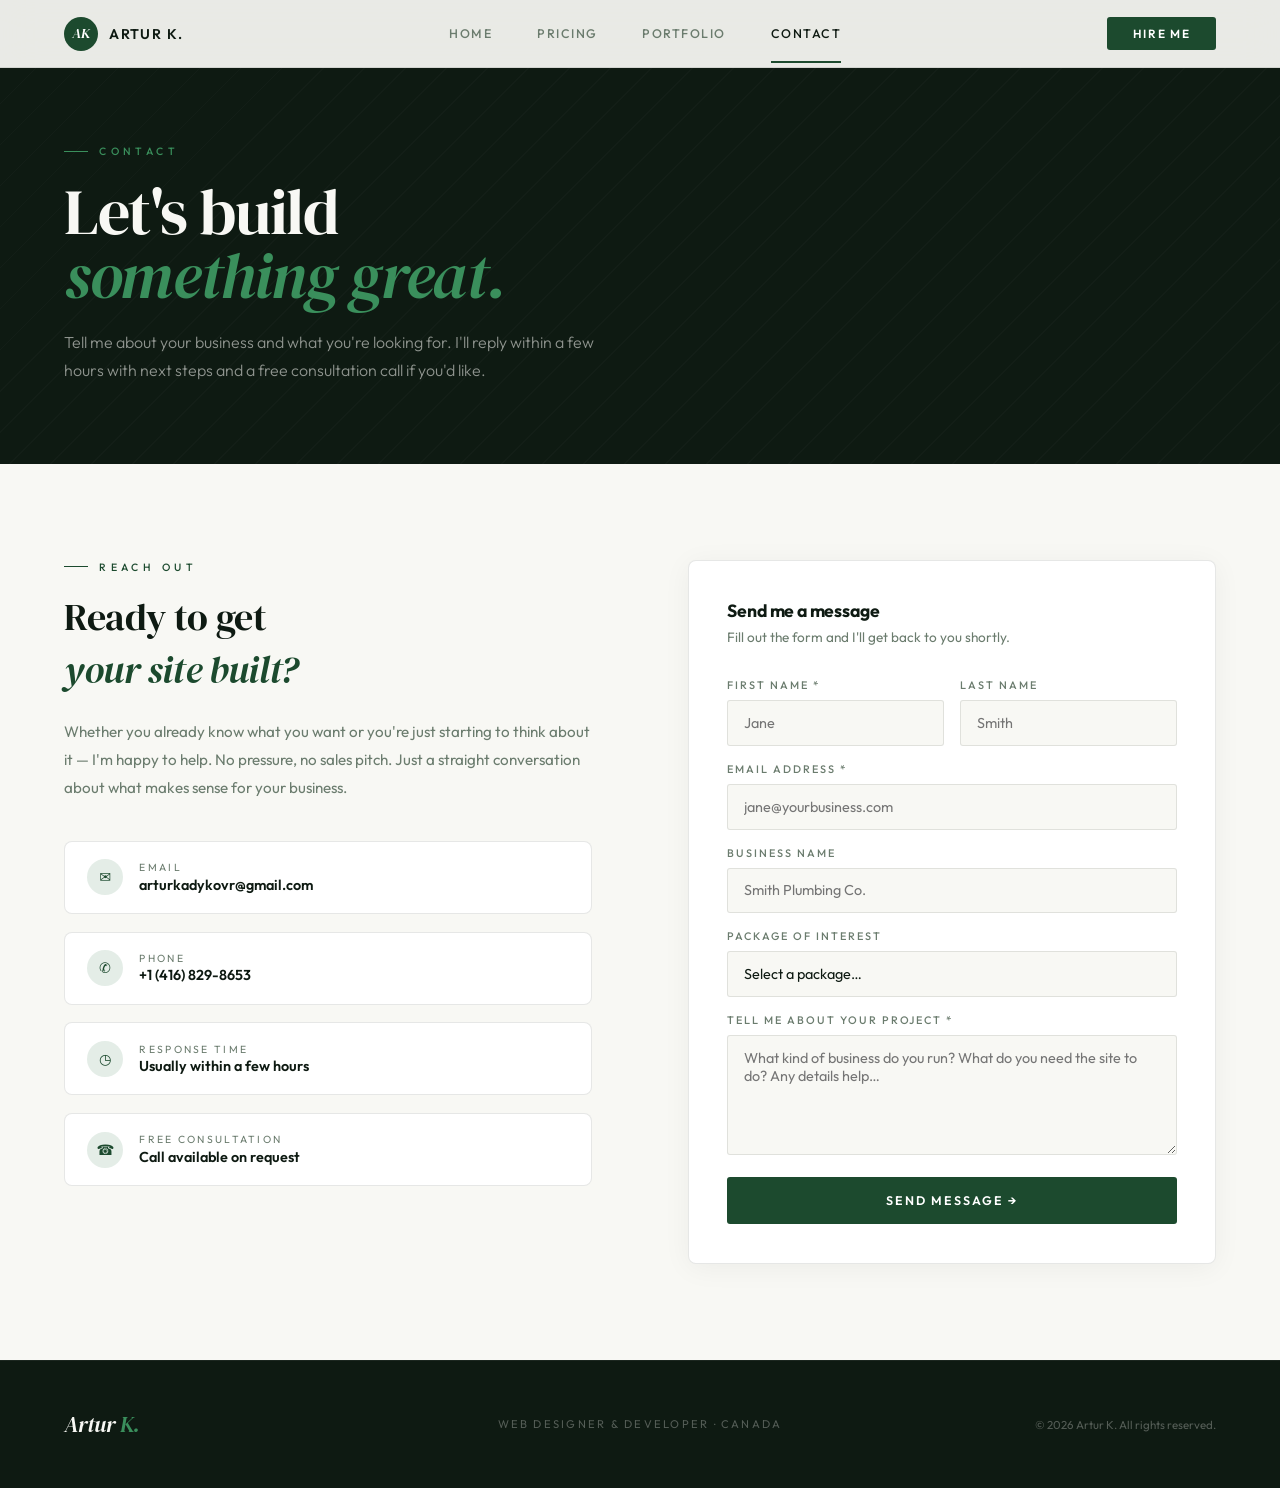
==== commit 3b54c55f: "Fix script tag syntax in contact.html" ====
--- a/contact.html
+++ b/contact.html
@@ -154,8 +154,7 @@
   <div class="footer-right">© 2026 Artur K. All rights reserved.</div>
 </footer>
 
-<script>);
-
+<script>
   // Scroll reveal
   const obs = new IntersectionObserver(entries => {
     entries.forEach(e => {
--- a/styles.css
+++ b/styles.css
@@ -27,7 +27,11 @@
   color: var(--text);
   font-family: 'Outfit', system-ui, sans-serif;
   overflow-x: hidden;
-}
+  cursor: auto;
+}
+
+a, button, input, select, textarea, label { cursor: auto; }
+a, button { cursor: pointer; }
 
 /* ── CURSOR (disabled) ───────────────────── */
 .cursor-dot, .cursor-ring { display: none; }
@@ -94,8 +98,7 @@
 
 /* ── HERO ────────────────────────────────── */
 .hero {
-  height: 100vh;
-  min-height: 620px;
+  min-height: 100vh;
   display: grid; grid-template-columns: 1fr 1fr;
   position: relative; overflow: hidden;
 }
@@ -104,6 +107,7 @@
   padding: 10rem 5rem 5rem;
   display: flex; flex-direction: column; justify-content: space-between;
   position: relative; overflow: hidden;
+  min-height: 100vh;
 }
 .hero-left::before {
   content: '';
@@ -213,24 +217,32 @@
   background: var(--accent);
   padding: 1.1rem 0;
   overflow: hidden;
+  width: 100%;
   white-space: nowrap;
 }
 .skills-track {
-  display: inline-flex; align-items: center; gap: 3rem;
-  animation: marquee 22s linear infinite;
+  display: inline-block;
+  white-space: nowrap;
+  animation: marquee 28s linear infinite;
   will-change: transform;
 }
 .skills-strip:hover .skills-track { animation-play-state: paused; }
 @keyframes marquee {
-  from { transform: translateX(0); }
-  to   { transform: translateX(-50%); }
+  0%   { transform: translateX(0); }
+  100% { transform: translateX(-50%); }
 }
 .skill-tag {
+  display: inline-block;
   font-size: 0.7rem; letter-spacing: 0.22em; text-transform: uppercase;
   color: rgba(248,248,244,0.75); white-space: nowrap; font-weight: 500;
-  display: inline-flex; align-items: center; gap: 1rem;
-}
-.skill-tag::after { content: '·'; color: rgba(248,248,244,0.35); font-size: 1.2rem; }
+  margin-right: 3rem;
+}
+.skill-tag::after {
+  content: '·';
+  color: rgba(248,248,244,0.35);
+  font-size: 1.2rem;
+  margin-left: 3rem;
+}
 
 /* ── SERVICES SECTION ────────────────────── */
 .services {
@@ -651,7 +663,8 @@
 /* ── RESPONSIVE ──────────────────────────── */
 @media (max-width: 1024px) {
   .hero { grid-template-columns: 1fr; }
-  .hero-right { min-height: 50vh; }
+  .hero-left { min-height: auto; }
+  .hero-right { min-height: auto; }
   .services { grid-template-columns: 1fr; gap: 3rem; }
   .services-left { position: static; }
   .pricing-grid { grid-template-columns: 1fr; border: none; gap: 1rem; }
@@ -669,8 +682,8 @@
   .mobile-nav-drawer { display: block; }
 
   /* Hero */
-  .hero { grid-template-columns: 1fr; min-height: auto; }
-  .hero-left { padding: 7.5rem 1.4rem 2.5rem; }
+  .hero { grid-template-columns: 1fr; min-height: auto; height: auto; }
+  .hero-left { padding: 7.5rem 1.4rem 2.5rem; min-height: auto; }
   .hero-right { padding: 2.5rem 1.4rem 3rem; border-left: none; border-top: 1px solid var(--border); min-height: auto; }
   .hero-title { font-size: clamp(2.8rem, 11vw, 4rem); }
   .hero-desc { font-size: 0.95rem; max-width: 100%; }
@@ -680,7 +693,7 @@
   .h-stat-n { font-size: 1.7rem; }
 
   /* Skills strip */
-  .skills-strip { padding: 1rem 1.4rem; gap: 1.8rem; overflow-x: auto; }
+  .skills-strip { padding: 0.9rem 0; }
 
   /* Services */
   .services { padding: 3.5rem 1.4rem; gap: 2.5rem; }
@@ -690,7 +703,7 @@
   .service-price { font-size: 0.75rem; }
 
   /* Pages */
-  .page-hero { padding: 7.5rem 1.4rem 2.8rem; min-height: auto; }
+  .page-hero { padding: 7.5rem 1.4rem 2.8rem; min-height: auto; height: auto; }
   .page-hero h1 { font-size: clamp(2.2rem, 8vw, 3.5rem); }
 
   /* Pricing */
